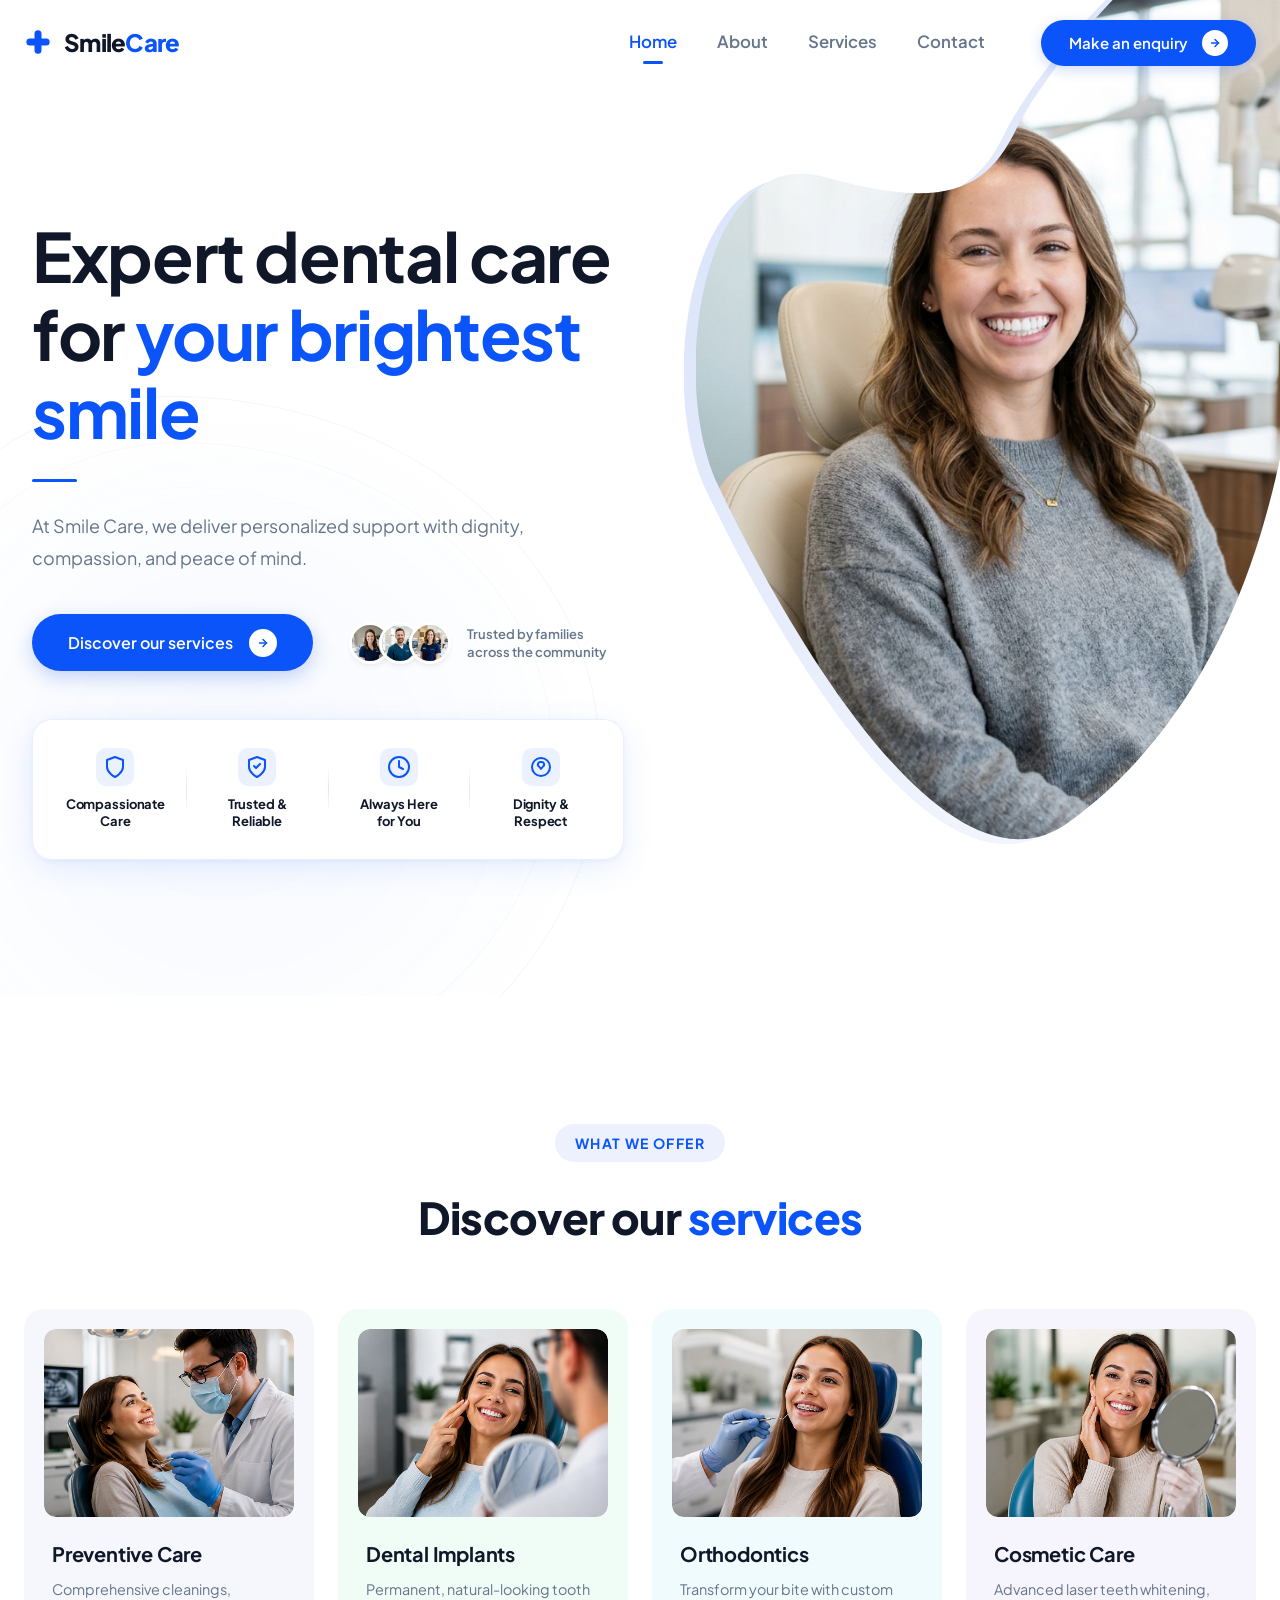
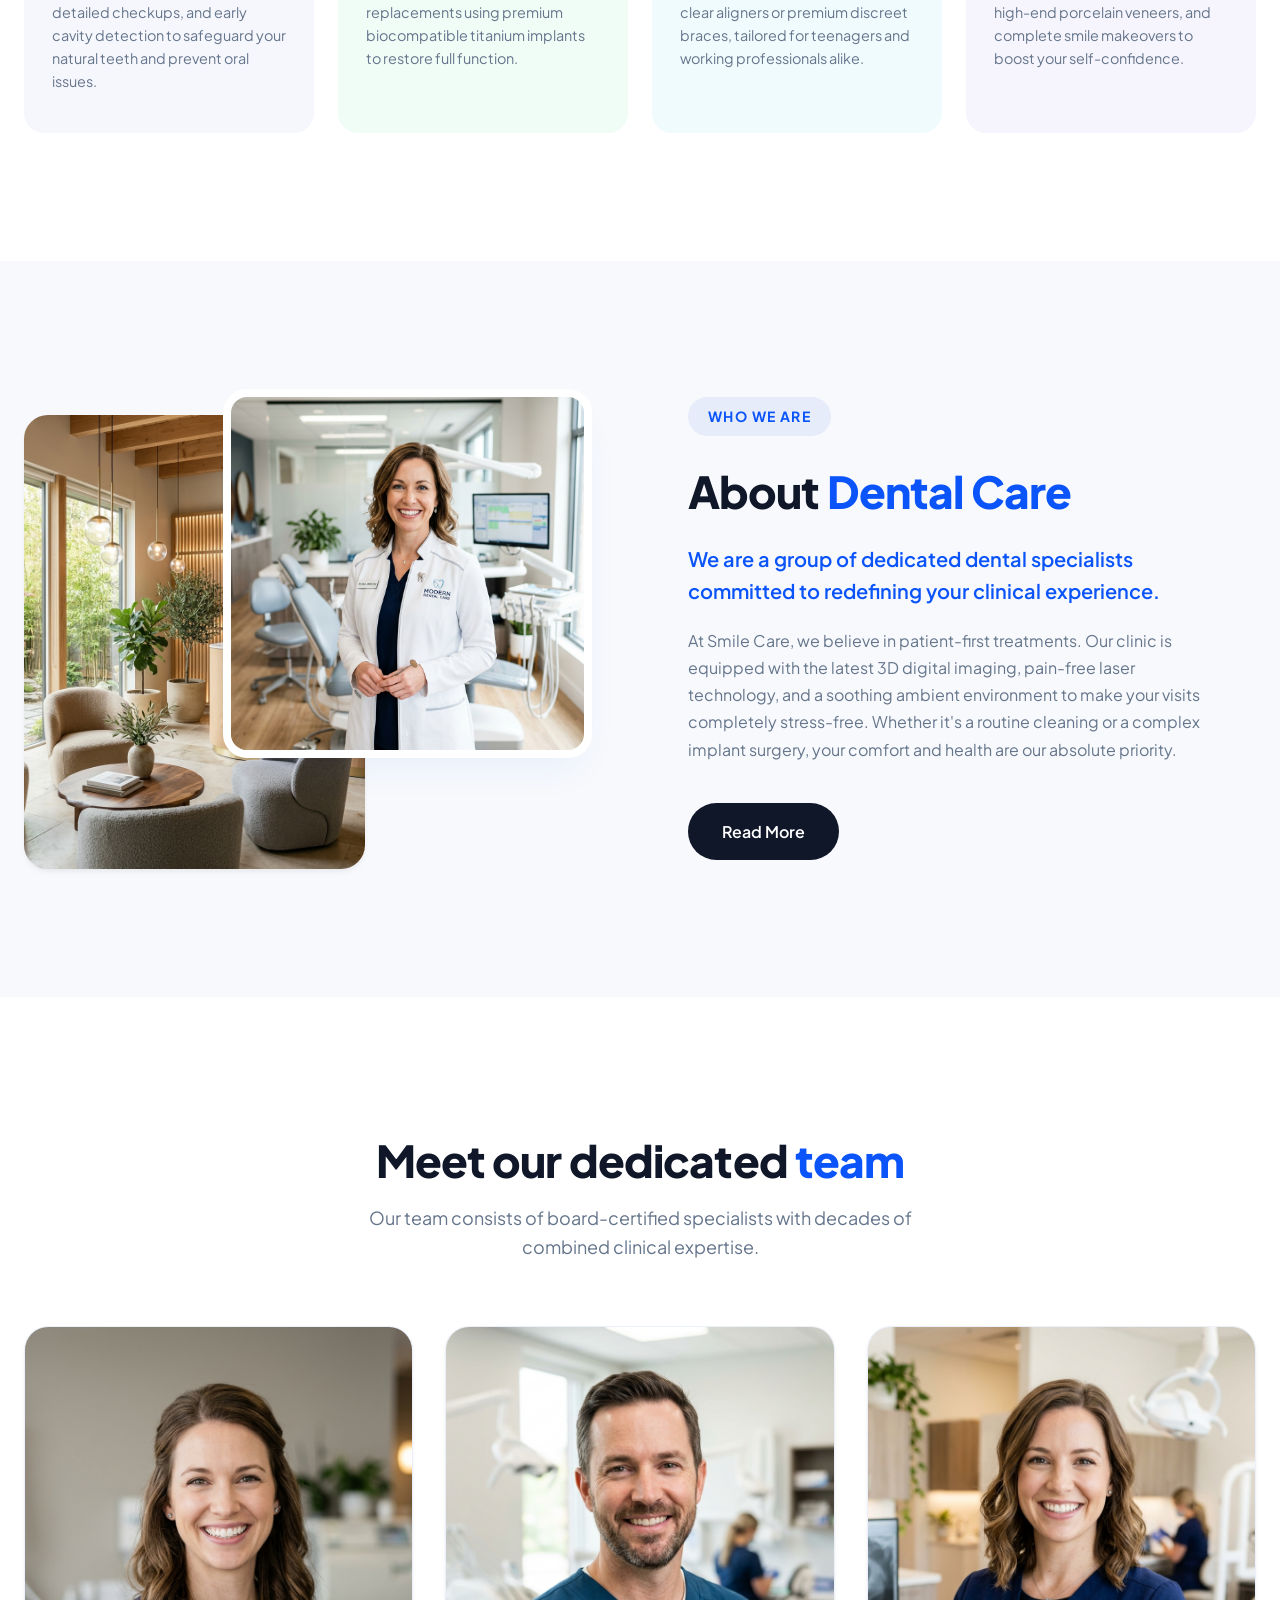
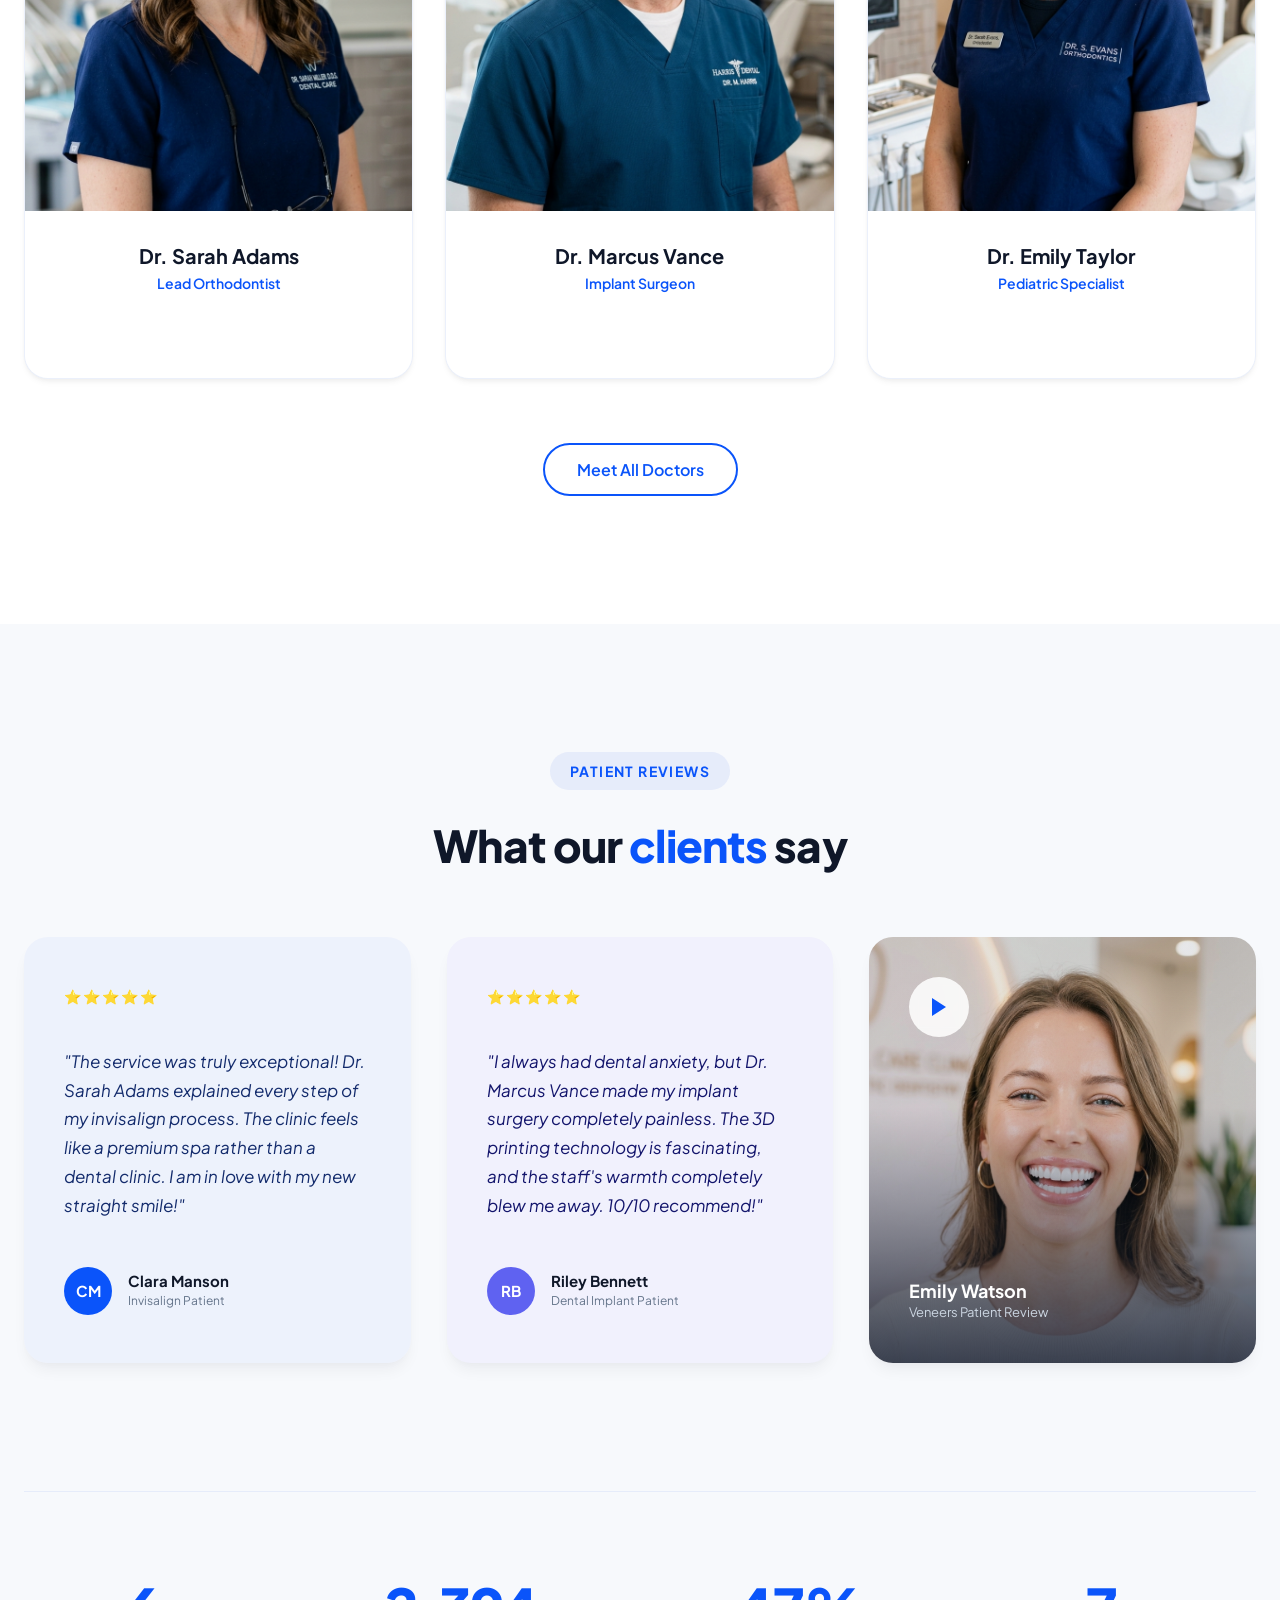
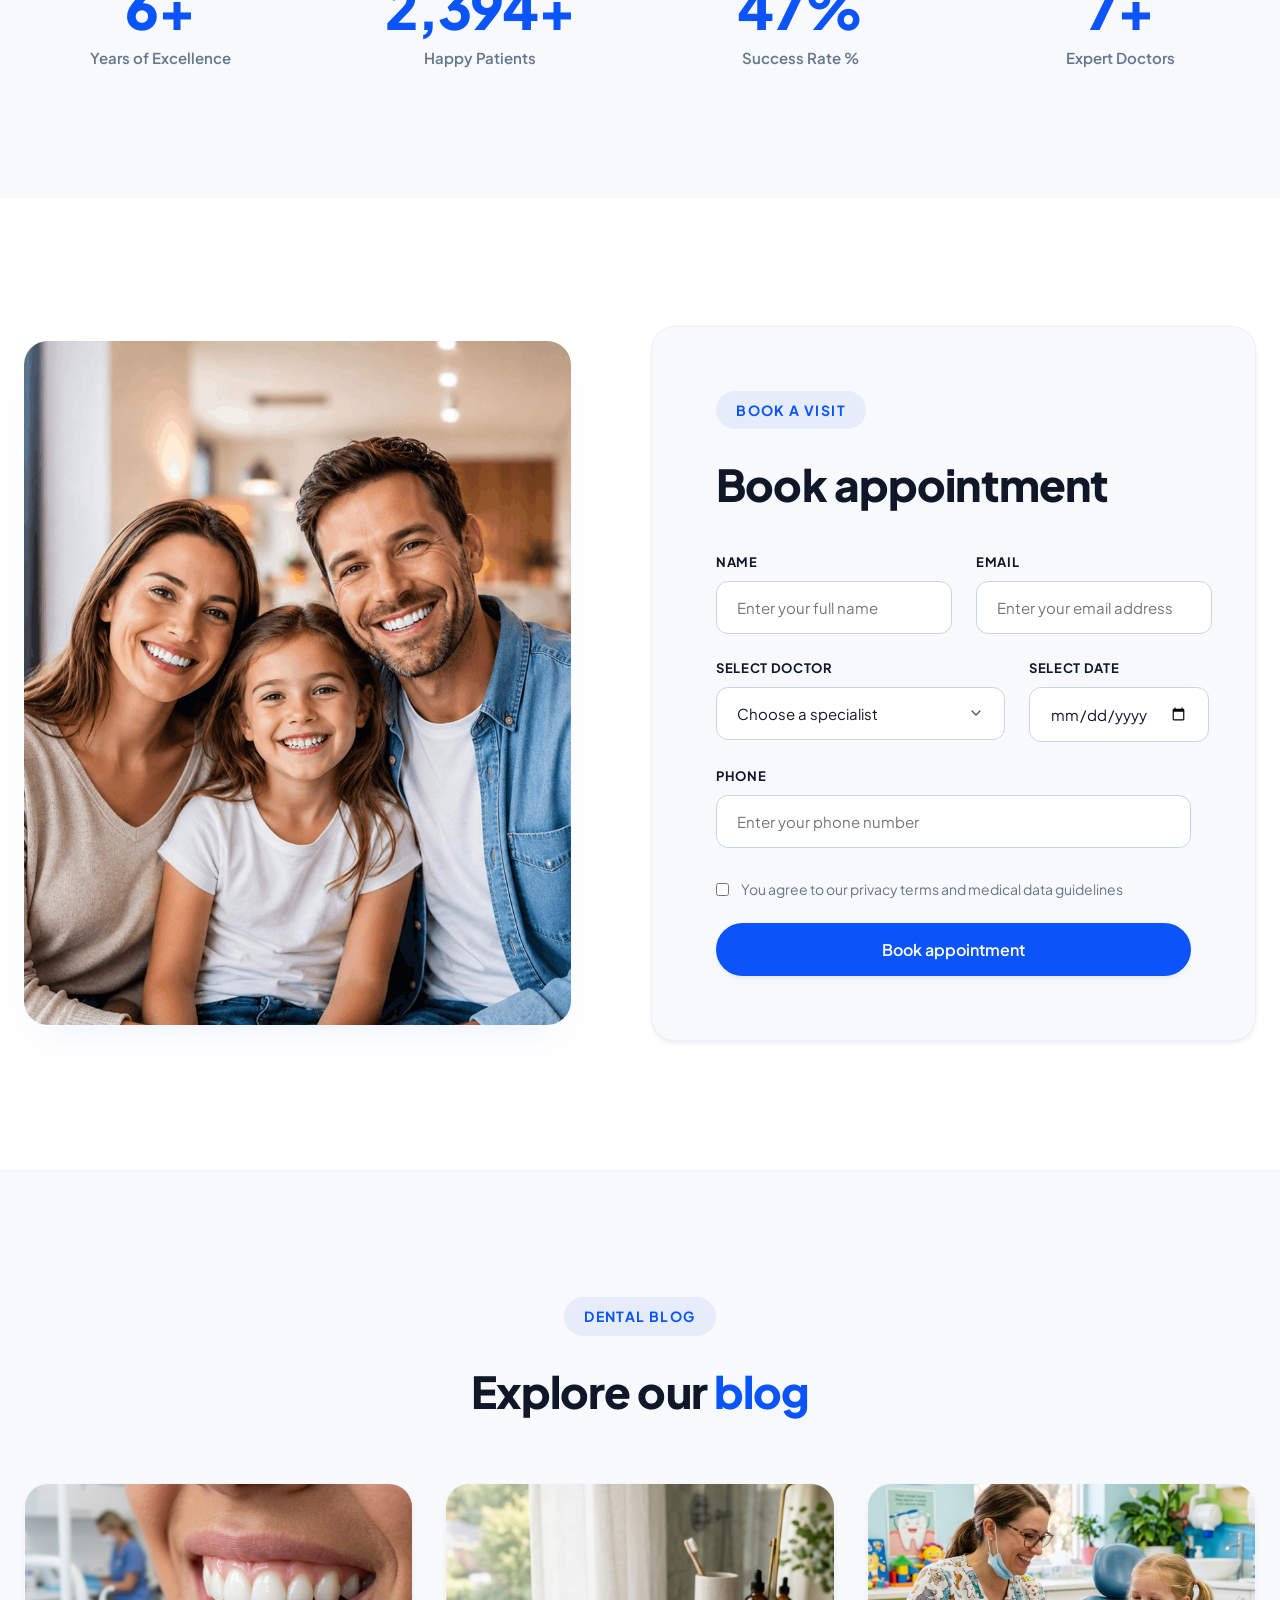
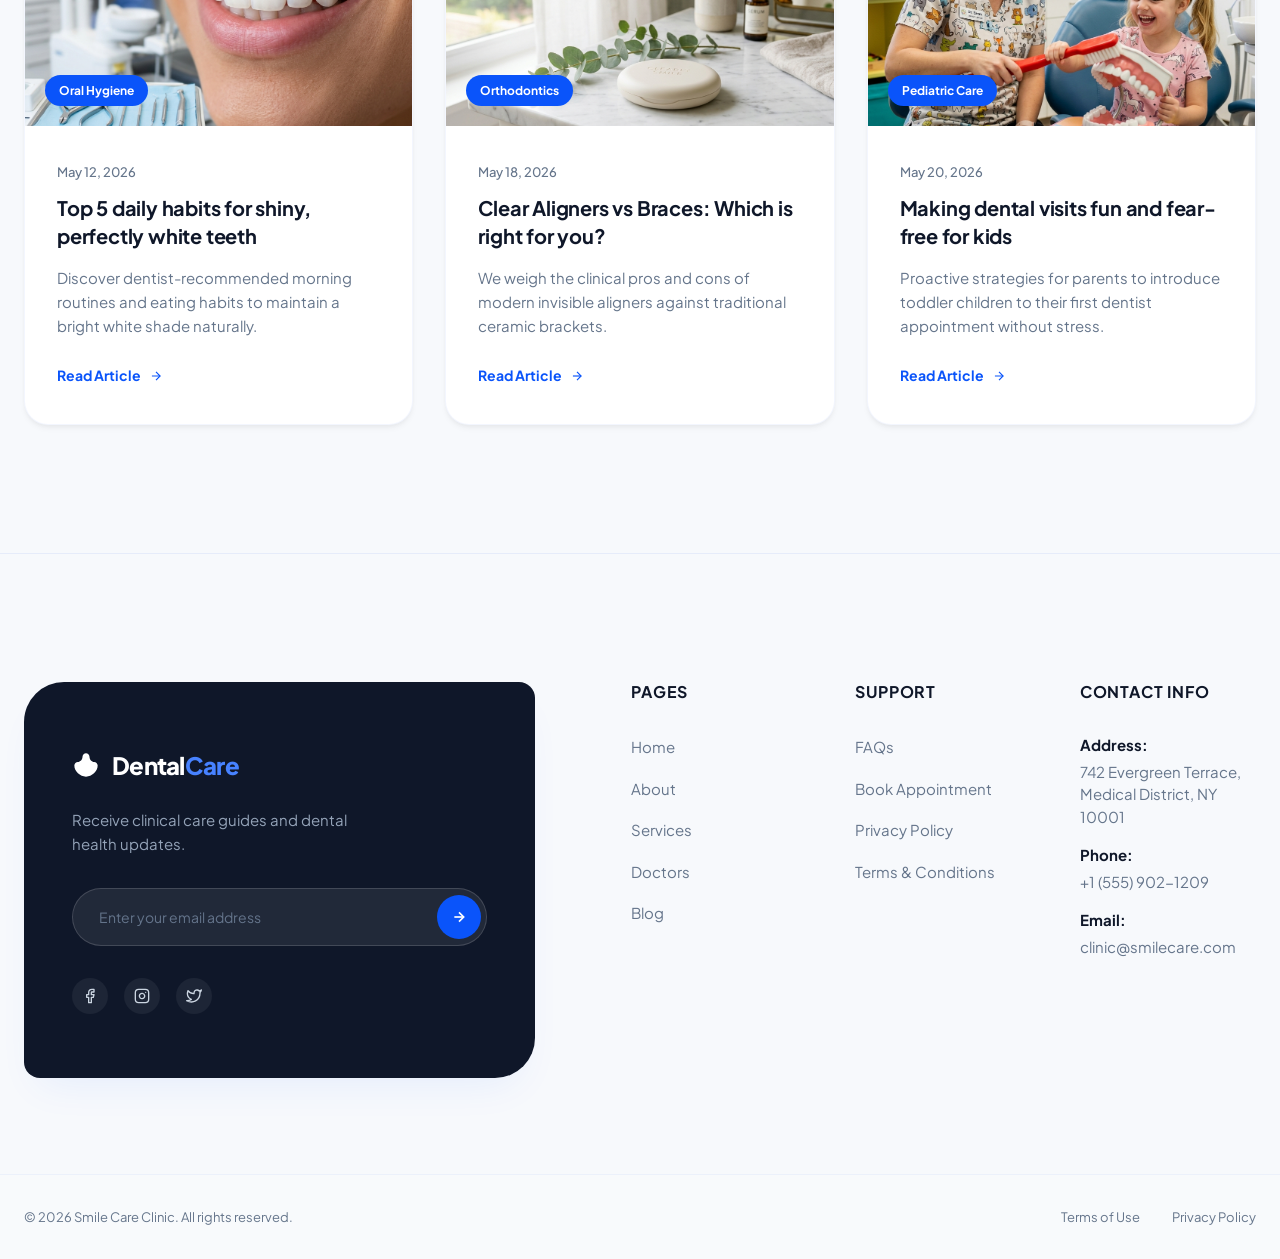
==== index.html @ d5b542cb "updated changes" ====
<!DOCTYPE html>
<html lang="en">

<head>
    <meta charset="UTF-8">
    <meta name="viewport" content="width=device-width, initial-scale=1.0">
    <title>Smile Care - Premium Dental Clinic & Specialist Orthodontics</title>
    <meta name="description"
        content="Welcome to Smile Care, where we offer high-end cosmetic dentistry, specialist orthodontics, dental implants, and compassionate family care in a state-of-the-art clinic.">

    <!-- Google Fonts -->
    <link rel="preconnect" href="https://fonts.googleapis.com">
    <link rel="preconnect" href="https://fonts.gstatic.com" crossorigin>
    <link
        href="https://fonts.googleapis.com/css2?family=Outfit:wght@300;400;500;600;700;800&family=Plus+Jakarta+Sans:wght@300;400;500;600;700;800&display=swap"
        rel="stylesheet">

    <!-- CSS Stylesheet -->
    <link rel="stylesheet" href="style.css">
</head>

<body>

    <!-- Header Navigation -->
    <header class="header" id="header">
        <div class="container header-container">
            <a href="#" class="logo" id="brand-logo">
                <svg width="28" height="28" viewBox="0 0 24 24" fill="none" xmlns="http://www.w3.org/2000/svg"
                    class="logo-icon">
                    <rect x="9" y="2" width="6" height="20" rx="3" fill="#0a54fa" />
                    <rect x="2" y="9" width="20" height="6" rx="3" fill="#0a54fa" />
                </svg>
                <span class="logo-text">Smile<span>Care</span></span>
            </a>

            <!-- Desktop Menu -->
            <nav class="nav-menu" id="nav-menu">
                <ul class="nav-list">
                    <li><a href="#home" class="nav-link active">Home</a></li>
                    <li><a href="#about" class="nav-link">About</a></li>
                    <li><a href="#services" class="nav-link">Services</a></li>
                    <li><a href="#appointment" class="nav-link">Contact</a></li>
                </ul>
            </nav>

            <!-- Nav Actions (Solid pill enquiry button with arrow circle matching mockup) -->
            <div class="nav-actions">
                <a href="#appointment" class="btn-header-enquiry" id="nav-cta-btn">
                    <span>Make an enquiry</span>
                    <span class="arrow-circle">
                        <svg width="12" height="12" viewBox="0 0 24 24" fill="none" stroke="currentColor"
                            stroke-width="3" stroke-linecap="round" stroke-linejoin="round">
                            <line x1="5" y1="12" x2="19" y2="12" />
                            <polyline points="12 5 19 12 12 19" />
                        </svg>
                    </span>
                </a>
                <button class="mobile-toggle-btn" id="mobile-toggle" aria-label="Toggle Menu">
                    <span class="bar"></span>
                    <span class="bar"></span>
                    <span class="bar"></span>
                </button>
            </div>
        </div>
    </header>

    <!-- SVG Clip Path Definition for the massive sweeping organic mask on the right -->
    <svg width="0" height="0" style="position: absolute;">
        <defs>
            <clipPath id="hero-curve" clipPathUnits="objectBoundingBox">
                <path
                    d="M0.5225 0.2094C0.5603 0.1558 0.7038 0.0329 0.7830 0.0095C1.0634 -0.0731 1.0210 0.4026 0.9338 0.6258C0.9054 0.6987 0.8291 0.8706 0.6067 0.9806C0.3975 1.0840 0.1206 0.7266 0.0369 0.6065C-0.0467 0.4865 0.0120 0.2255 0.2102 0.2635C0.4084 0.3016 0.4752 0.2764 0.5225 0.2094Z" />
            </clipPath>
        </defs>
    </svg>

    <main>

        <!-- Hero Section -->
        <section class="hero-section" id="home">
            <!-- Subtle wave background lines on the bottom left -->
            <div class="hero-bg-lines"></div>

            <div class="container hero-container">
                <div class="hero-content">


                    <h1 class="hero-title">
                        Expert dental care for <span class="highlight-blue">your brightest smile</span>
                    </h1>

                    <!-- Blue divider line beneath the title matching mockup exactly -->
                    <div class="title-divider"></div>

                    <p class="hero-description">
                        At Smile Care, we deliver personalized support with dignity, compassion, and peace of mind.
                    </p>

                    <!-- Horizontally aligned actions row (CTA + Trust Avatars Stack) matching mockup exactly -->
                    <div class="hero-actions-row">
                        <a href="#services" class="btn-hero-services" id="hero-primary-cta">
                            <span>Discover our services</span>
                            <span class="arrow-circle">
                                <svg width="12" height="12" viewBox="0 0 24 24" fill="none" stroke="currentColor"
                                    stroke-width="3" stroke-linecap="round" stroke-linejoin="round">
                                    <line x1="5" y1="12" x2="19" y2="12" />
                                    <polyline points="12 5 19 12 12 19" />
                                </svg>
                            </span>
                        </a>

                        <div class="trust-avatars-group">
                            <div class="avatar-stack">
                                <img src="assets/images/team_doctor_1.png" alt="Specialist Doctor 1">
                                <img src="assets/images/team_doctor_2.png" alt="Specialist Doctor 2">
                                <img src="assets/images/team_doctor_3.png" alt="Specialist Doctor 3">
                            </div>
                            <p class="trust-text">Trusted by families<br>across the community</p>
                        </div>
                    </div>

                    <!-- 4-Column Metrics Card matching mockup exactly -->
                    <div class="hero-floating-grid-card">
                        <div class="floating-grid-col">
                            <div class="grid-col-icon">
                                <svg width="24" height="24" viewBox="0 0 24 24" fill="none" stroke="currentColor"
                                    stroke-width="2" stroke-linecap="round" stroke-linejoin="round">
                                    <path d="M12 22s8-4 8-10V5l-8-3-8 3v7c0 6 8 10 8 10z" />
                                </svg>
                            </div>
                            <span class="grid-col-label">Compassionate<br>Care</span>
                        </div>
                        <div class="grid-col-divider"></div>
                        <div class="floating-grid-col">
                            <div class="grid-col-icon">
                                <svg width="24" height="24" viewBox="0 0 24 24" fill="none" stroke="currentColor"
                                    stroke-width="2" stroke-linecap="round" stroke-linejoin="round">
                                    <path d="M12 22s8-4 8-10V5l-8-3-8 3v7c0 6 8 10 8 10z" />
                                    <polyline points="9 11 11 13 15 9" />
                                </svg>
                            </div>
                            <span class="grid-col-label">Trusted &<br>Reliable</span>
                        </div>
                        <div class="grid-col-divider"></div>
                        <div class="floating-grid-col">
                            <div class="grid-col-icon">
                                <svg width="24" height="24" viewBox="0 0 24 24" fill="none" stroke="currentColor"
                                    stroke-width="2" stroke-linecap="round" stroke-linejoin="round">
                                    <circle cx="12" cy="12" r="10" />
                                    <polyline points="12 6 12 12 16 14" />
                                </svg>
                            </div>
                            <span class="grid-col-label">Always Here<br>for You</span>
                        </div>
                        <div class="grid-col-divider"></div>
                        <div class="floating-grid-col">
                            <div class="grid-col-icon">
                                <svg width="24" height="24" viewBox="0 0 24 24" fill="none" stroke="currentColor"
                                    stroke-width="2" stroke-linecap="round" stroke-linejoin="round">
                                    <path d="M12 21a9 9 0 1 0 0-18 9 9 0 0 0 0 18z" />
                                    <path d="M12 7a2.5 2.5 0 0 1 2 4.5L12 14l-2-2.5A2.5 2.5 0 0 1 12 7z" />
                                </svg>
                            </div>
                            <span class="grid-col-label">Dignity &<br>Respect</span>
                        </div>
                    </div>
                </div>

                <div class="hero-visual">
                    <div class="hero-organic-wrapper">
                        <!-- Dual-layered matching organic blue glow behind the frame -->
                        <div class="organic-bg-wave"></div>

                        <!-- High-resolution dentist frame with exact clipping mask -->
                        <div class="hero-organic-frame">
                            <img src="assets/images/hero_dentist.png"
                                alt="Friendly expert dental providers smiling at senior patient in a clinical room"
                                class="hero-organic-img">
                        </div>


                    </div>
                </div>
            </div>
        </section>

        <!-- Services Section -->
        <section class="services-section" id="services">
            <div class="container">
                <div class="section-header text-center">
                    <span class="section-tagline">WHAT WE OFFER</span>
                    <h2 class="section-title">Discover our <span class="highlight">services</span></h2>
                </div>

                <div class="services-grid">
                    <!-- Service 1: Preventive Care -->
                    <div class="service-card card-blue" id="service-preventive">
                        <div class="service-img-wrapper ">
                            <img src="assets/images/preventivecare.jpg" alt="Preventive Care">
                        </div>

                        <h3>Preventive Care</h3>
                        <p>Comprehensive cleanings, detailed checkups, and early cavity detection to safeguard your
                            natural teeth and prevent oral issues.</p>
                    </div>

                    <!-- Service 2: Restorative Dentistry -->
                    <div class="service-card card-green" id="service-restorative">
                        <div class="service-img-wrapper ">
                            <img src="assets/images/dental-implants.jpg" alt="Preventive Care">
                        </div>
                        <h3>Dental Implants</h3>
                        <p>Permanent, natural-looking tooth replacements using premium biocompatible titanium implants
                            to restore full function.</p>
                    </div>

                    <!-- Service 3: Orthodontics & Aligners -->
                    <div class="service-card card-cyan" id="service-orthodontics">
                        <div class="service-img-wrapper ">
                            <img src="assets/images/orthodontics.jpg" alt="Preventive Care">
                        </div>
                        <h3>Orthodontics</h3>
                        <p>Transform your bite with custom clear aligners or premium discreet braces, tailored for
                            teenagers and working professionals alike.</p>
                    </div>

                    <!-- Service 4: Cosmetic Dentistry -->
                    <div class="service-card card-slate" id="service-cosmetic">
                        <div class="service-img-wrapper ">
                            <img src="assets/images/cosmoticcaare.jpg" alt="Preventive Care">
                        </div>
                        <h3>Cosmetic Care</h3>
                        <p>Advanced laser teeth whitening, high-end porcelain veneers, and complete smile makeovers to
                            boost your self-confidence.</p>
                    </div>
                </div>
            </div>
        </section>

        <!-- About Section -->
        <section class="about-section" id="about">
            <div class="container about-container">
                <div class="about-visual">
                    <div class="about-images-group">
                        <div class="about-img-back">
                            <img src="assets/images/about_dentist_2.png"
                                alt="Luxurious modern dental clinic interior waiting room" class="about-img">
                        </div>
                        <div class="about-img-front">
                            <img src="assets/images/about_dentist_1.png"
                                alt="Smiling expert female dentist in clinic white jacket" class="about-img">
                        </div>
                    </div>
                </div>
                <div class="about-content">
                    <span class="section-tagline">WHO WE ARE</span>
                    <h2 class="section-title">About <span class="highlight">Dental Care</span></h2>
                    <p class="about-text-lead">
                        We are a group of dedicated dental specialists committed to redefining your clinical experience.
                    </p>
                    <p class="about-text-description">
                        At Smile Care, we believe in patient-first treatments. Our clinic is equipped with the latest 3D
                        digital imaging, pain-free laser technology, and a soothing ambient environment to make your
                        visits completely stress-free. Whether it's a routine cleaning or a complex implant surgery,
                        your comfort and health are our absolute priority.
                    </p>
                    <a href="#services" class="btn btn-secondary" id="about-read-more-btn">Read More</a>
                </div>
            </div>
        </section>

        <!-- Team Section -->
        <section class="team-section" id="team">
            <div class="container">
                <div class="section-header text-center">
                    <h2 class="section-title">Meet our dedicated <span class="highlight">team</span></h2>
                    <p class="section-subtitle">Our team consists of board-certified specialists with decades of
                        combined clinical expertise.</p>
                </div>

                <div class="team-grid">
                    <!-- Doctor 1 -->
                    <div class="team-card" id="team-doctor-1-card">
                        <div class="team-img-wrapper">
                            <img src="assets/images/team_doctor_1.png" alt="Dr. Sarah Adams, Lead Orthodontist"
                                class="team-img">
                        </div>
                        <div class="team-info">
                            <h3>Dr. Sarah Adams</h3>
                            <p>Lead Orthodontist</p>
                            <div class="team-socials">
                                <a href="#" aria-label="LinkedIn"><svg width="18" height="18" viewBox="0 0 24 24"
                                        fill="none" stroke="currentColor" stroke-width="2" stroke-linecap="round"
                                        stroke-linejoin="round">
                                        <path
                                            d="M16 8a6 6 0 0 1 6 6v7h-4v-7a2 2 0 0 0-2-2 2 2 0 0 0-2 2v7h-4v-7a6 6 0 0 1 6-6z" />
                                        <rect x="2" y="9" width="4" height="12" />
                                        <circle cx="4" cy="4" r="2" />
                                    </svg></a>
                                <a href="#" aria-label="Twitter"><svg width="18" height="18" viewBox="0 0 24 24"
                                        fill="none" stroke="currentColor" stroke-width="2" stroke-linecap="round"
                                        stroke-linejoin="round">
                                        <path
                                            d="M23 3a10.9 10.9 0 0 1-3.14 1.53 4.48 4.48 0 0 0-7.86 3v1A10.66 10.66 0 0 1 3 4s-4 9 5 13a11.64 11.64 0 0 1-7 2c9 5 20 0 20-11.5a4.5 4.5 0 0 0-.08-.83A7.72 7.72 0 0 0 23 3z" />
                                    </svg></a>
                            </div>
                        </div>
                    </div>

                    <!-- Doctor 2 -->
                    <div class="team-card" id="team-doctor-2-card">
                        <div class="team-img-wrapper">
                            <img src="assets/images/team_doctor_2.png" alt="Dr. Marcus Vance, Implant Surgeon"
                                class="team-img">
                        </div>
                        <div class="team-info">
                            <h3>Dr. Marcus Vance</h3>
                            <p>Implant Surgeon</p>
                            <div class="team-socials">
                                <a href="#" aria-label="LinkedIn"><svg width="18" height="18" viewBox="0 0 24 24"
                                        fill="none" stroke="currentColor" stroke-width="2" stroke-linecap="round"
                                        stroke-linejoin="round">
                                        <path
                                            d="M16 8a6 6 0 0 1 6 6v7h-4v-7a2 2 0 0 0-2-2 2 2 0 0 0-2 2v7h-4v-7a6 6 0 0 1 6-6z" />
                                        <rect x="2" y="9" width="4" height="12" />
                                        <circle cx="4" cy="4" r="2" />
                                    </svg></a>
                                <a href="#" aria-label="Twitter"><svg width="18" height="18" viewBox="0 0 24 24"
                                        fill="none" stroke="currentColor" stroke-width="2" stroke-linecap="round"
                                        stroke-linejoin="round">
                                        <path
                                            d="M23 3a10.9 10.9 0 0 1-3.14 1.53 4.48 4.48 0 0 0-7.86 3v1A10.66 10.66 0 0 1 3 4s-4 9 5 13a11.64 11.64 0 0 1-7 2c9 5 20 0 20-11.5a4.5 4.5 0 0 0-.08-.83A7.72 7.72 0 0 0 23 3z" />
                                    </svg></a>
                            </div>
                        </div>
                    </div>

                    <!-- Doctor 3 -->
                    <div class="team-card" id="team-doctor-3-card">
                        <div class="team-img-wrapper">
                            <img src="assets/images/team_doctor_3.png" alt="Dr. Emily Taylor, Pediatric Specialist"
                                class="team-img">
                        </div>
                        <div class="team-info">
                            <h3>Dr. Emily Taylor</h3>
                            <p>Pediatric Specialist</p>
                            <div class="team-socials">
                                <a href="#" aria-label="LinkedIn"><svg width="18" height="18" viewBox="0 0 24 24"
                                        fill="none" stroke="currentColor" stroke-width="2" stroke-linecap="round"
                                        stroke-linejoin="round">
                                        <path
                                            d="M16 8a6 6 0 0 1 6 6v7h-4v-7a2 2 0 0 0-2-2 2 2 0 0 0-2 2v7h-4v-7a6 6 0 0 1 6-6z" />
                                        <rect x="2" y="9" width="4" height="12" />
                                        <circle cx="4" cy="4" r="2" />
                                    </svg></a>
                                <a href="#" aria-label="Twitter"><svg width="18" height="18" viewBox="0 0 24 24"
                                        fill="none" stroke="currentColor" stroke-width="2" stroke-linecap="round"
                                        stroke-linejoin="round">
                                        <path
                                            d="M23 3a10.9 10.9 0 0 1-3.14 1.53 4.48 4.48 0 0 0-7.86 3v1A10.66 10.66 0 0 1 3 4s-4 9 5 13a11.64 11.64 0 0 1-7 2c9 5 20 0 20-11.5a4.5 4.5 0 0 0-.08-.83A7.72 7.72 0 0 0 23 3z" />
                                    </svg></a>
                            </div>
                        </div>
                    </div>
                </div>

                <div class="text-center team-btn-wrapper">
                    <button class="btn btn-primary-outline" id="view-all-team-btn">Meet All Doctors</button>
                    <!-- Expandable full doctor directory mimicking high-end UX -->
                    <div class="all-team-drawer" id="all-team-drawer">
                        <div class="team-grid additional-team-grid">
                            <div class="team-card">
                                <div class="team-img-wrapper">
                                    <img src="assets/images/about_dentist_1.png"
                                        alt="Dr. Fiona Davis, Root Canal Therapist" class="team-img">
                                </div>
                                <div class="team-info">
                                    <h3>Dr. Fiona Davis</h3>
                                    <p>Endodontist</p>
                                </div>
                            </div>
                            <div class="team-card">
                                <div class="team-img-wrapper">
                                    <img src="assets/images/team_doctor_1.png" alt="Dr. Aaron Cole, Gum Treatment"
                                        class="team-img">
                                </div>
                                <div class="team-info">
                                    <h3>Dr. Aaron Cole</h3>
                                    <p>Periodontist</p>
                                </div>
                            </div>
                            <div class="team-card">
                                <div class="team-img-wrapper">
                                    <img src="assets/images/team_doctor_2.png" alt="Dr. Henry Miller, Oral Surgeon"
                                        class="team-img">
                                </div>
                                <div class="team-info">
                                    <h3>Dr. Henry Miller</h3>
                                    <p>Oral Maxillofacial Surgeon</p>
                                </div>
                            </div>
                        </div>
                    </div>
                </div>
            </div>
        </section>

        <!-- Testimonials Section -->
        <section class="testimonials-section">
            <div class="container">
                <div class="section-header text-center">
                    <span class="section-tagline">PATIENT REVIEWS</span>
                    <h2 class="section-title">What our <span class="highlight">clients</span> say</h2>
                </div>

                <div class="testimonials-grid">
                    <!-- Testimonial 1 -->
                    <div class="testimonial-card card-light-blue" id="testimonial-1">
                        <div class="stars">⭐⭐⭐⭐⭐</div>
                        <p class="review-text">"The service was truly exceptional! Dr. Sarah Adams explained every step
                            of my invisalign process. The clinic feels like a premium spa rather than a dental clinic. I
                            am in love with my new straight smile!"</p>
                        <div class="client-info">
                            <div class="client-avatar bg-avatar-1">CM</div>
                            <div>
                                <h4>Clara Manson</h4>
                                <p>Invisalign Patient</p>
                            </div>
                        </div>
                    </div>

                    <!-- Testimonial 2 -->
                    <div class="testimonial-card card-light-purple" id="testimonial-2">
                        <div class="stars">⭐⭐⭐⭐⭐</div>
                        <p class="review-text">"I always had dental anxiety, but Dr. Marcus Vance made my implant
                            surgery completely painless. The 3D printing technology is fascinating, and the staff's
                            warmth completely blew me away. 10/10 recommend!"</p>
                        <div class="client-info">
                            <div class="client-avatar bg-avatar-2">RB</div>
                            <div>
                                <h4>Riley Bennett</h4>
                                <p>Dental Implant Patient</p>
                            </div>
                        </div>
                    </div>

                    <!-- Testimonial 3 (Media/Image Review Card) -->
                    <div class="testimonial-card card-media" id="testimonial-media">
                        <img src="assets/images/testimonial_patient.png"
                            alt="Happy patient smiling showing her beautiful white teeth" class="media-bg">
                        <div class="media-overlay">
                            <button class="play-btn" aria-label="Play Testimonial Video" id="video-testimonial-btn">
                                <svg width="24" height="24" viewBox="0 0 24 24" fill="currentColor">
                                    <polygon points="5 3 19 12 5 21 5 3" />
                                </svg>
                            </button>
                            <div class="media-info">
                                <h4>Emily Watson</h4>
                                <p>Veneers Patient Review</p>
                            </div>
                        </div>
                    </div>
                </div>

                <!-- Numerical Statistics Counter Section -->
                <div class="stats-row" id="stats-counter-row">
                    <div class="stat-item">
                        <h3 class="stat-number" data-target="12">0</h3>
                        <p>Years of Excellence</p>
                    </div>
                    <div class="stat-item">
                        <h3 class="stat-number" data-target="5000">0</h3>
                        <p>Happy Patients</p>
                    </div>
                    <div class="stat-item">
                        <h3 class="stat-number" data-target="99">0</h3>
                        <p>Success Rate %</p>
                    </div>
                    <div class="stat-item">
                        <h3 class="stat-number" data-target="15">0</h3>
                        <p>Expert Doctors</p>
                    </div>
                </div>
            </div>
        </section>

        <!-- Book Appointment Section -->
        <section class="appointment-section" id="appointment">
            <div class="container appointment-container">
                <div class="appointment-visual">
                    <img src="assets/images/appointment_clinic.png"
                        alt="Patient talking with helpful dental clinic nurse" class="appointment-img">
                </div>
                <div class="appointment-form-wrapper">
                    <div class="appointment-header">
                        <span class="section-tagline">BOOK A VISIT</span>
                        <h2 class="section-title">Book appointment</h2>
                    </div>

                    <form class="appointment-form" id="booking-form" novalidate>
                        <div class="form-row">
                            <div class="form-group">
                                <label for="form-name">Name</label>
                                <input type="text" id="form-name" placeholder="Enter your full name" required>
                                <span class="error-msg" id="name-error">Please enter your name</span>
                            </div>
                            <div class="form-group">
                                <label for="form-email">Email</label>
                                <input type="email" id="form-email" placeholder="Enter your email address" required>
                                <span class="error-msg" id="email-error">Please enter a valid email</span>
                            </div>
                        </div>

                        <div class="form-row">
                            <div class="form-group">
                                <label for="form-doctor">Select doctor</label>
                                <select id="form-doctor" required>
                                    <option value="" disabled selected>Choose a specialist</option>
                                    <option value="adams">Dr. Sarah Adams (Orthodontics)</option>
                                    <option value="vance">Dr. Marcus Vance (Implants)</option>
                                    <option value="taylor">Dr. Emily Taylor (Pediatric)</option>
                                </select>
                                <span class="error-msg" id="doctor-error">Please select a doctor</span>
                            </div>
                            <div class="form-group">
                                <label for="form-date">Select date</label>
                                <input type="date" id="form-date" required>
                                <span class="error-msg" id="date-error">Please select a future date</span>
                            </div>
                        </div>

                        <div class="form-group">
                            <label for="form-phone">Phone</label>
                            <input type="tel" id="form-phone" placeholder="Enter your phone number" required>
                            <span class="error-msg" id="phone-error">Please enter a valid phone number</span>
                        </div>

                        <div class="form-checkbox">
                            <input type="checkbox" id="form-privacy" required>
                            <label for="form-privacy">You agree to our privacy terms and medical data guidelines</label>
                        </div>
                        <span class="error-msg" id="privacy-error">You must agree to proceed</span>

                        <button type="submit" class="btn btn-primary btn-block" id="form-submit-btn">Book
                            appointment</button>
                    </form>

                    <!-- Form Success Message -->
                    <div class="form-success-card" id="form-success-card">
                        <div class="success-icon-badge">
                            <svg width="32" height="32" viewBox="0 0 24 24" fill="none" stroke="#FFFFFF"
                                stroke-width="2.5">
                                <polyline points="20 6 9 17 4 12" />
                            </svg>
                        </div>
                        <h3>Appointment Scheduled!</h3>
                        <p>Thank you for choosing Smile Care. A clinical coordinator will call you in the next 15
                            minutes to confirm your specific slot and time details.</p>
                        <button class="btn btn-primary" id="success-done-btn">Done</button>
                    </div>
                </div>
            </div>
        </section>

        <!-- Blog Section -->
        <section class="blog-section" id="blog">
            <div class="container">
                <div class="section-header text-center">
                    <span class="section-tagline">DENTAL BLOG</span>
                    <h2 class="section-title">Explore our <span class="highlight">blog</span></h2>
                </div>

                <div class="blog-grid">
                    <!-- Blog Card 1 -->
                    <article class="blog-card" id="blog-card-1">
                        <div class="blog-img-wrapper">
                            <img src="assets/images/blog_1.png" alt="Close up of shiny, healthy teeth" class="blog-img">
                            <span class="blog-badge">Oral Hygiene</span>
                        </div>
                        <div class="blog-info">
                            <span class="blog-date">May 12, 2026</span>
                            <h3><a href="#">Top 5 daily habits for shiny, perfectly white teeth</a></h3>
                            <p>Discover dentist-recommended morning routines and eating habits to maintain a bright
                                white shade naturally.</p>
                            <a href="#" class="blog-link">Read Article <svg width="14" height="14" viewBox="0 0 24 24"
                                    fill="none" stroke="currentColor" stroke-width="2">
                                    <line x1="5" y1="12" x2="19" y2="12" />
                                    <polyline points="12 5 19 12 12 19" />
                                </svg></a>
                        </div>
                    </article>

                    <!-- Blog Card 2 -->
                    <article class="blog-card" id="blog-card-2">
                        <div class="blog-img-wrapper">
                            <img src="assets/images/blog_2.png" alt="Clear aligners cosmetic dentistry"
                                class="blog-img">
                            <span class="blog-badge">Orthodontics</span>
                        </div>
                        <div class="blog-info">
                            <span class="blog-date">May 18, 2026</span>
                            <h3><a href="#">Clear Aligners vs Braces: Which is right for you?</a></h3>
                            <p>We weigh the clinical pros and cons of modern invisible aligners against traditional
                                ceramic brackets.</p>
                            <a href="#" class="blog-link">Read Article <svg width="14" height="14" viewBox="0 0 24 24"
                                    fill="none" stroke="currentColor" stroke-width="2">
                                    <line x1="5" y1="12" x2="19" y2="12" />
                                    <polyline points="12 5 19 12 12 19" />
                                </svg></a>
                        </div>
                    </article>

                    <!-- Blog Card 3 -->
                    <article class="blog-card" id="blog-card-3">
                        <div class="blog-img-wrapper">
                            <img src="assets/images/blog_3.png" alt="Child learning how to brush teeth"
                                class="blog-img">
                            <span class="blog-badge">Pediatric Care</span>
                        </div>
                        <div class="blog-info">
                            <span class="blog-date">May 20, 2026</span>
                            <h3><a href="#">Making dental visits fun and fear-free for kids</a></h3>
                            <p>Proactive strategies for parents to introduce toddler children to their first dentist
                                appointment without stress.</p>
                            <a href="#" class="blog-link">Read Article <svg width="14" height="14" viewBox="0 0 24 24"
                                    fill="none" stroke="currentColor" stroke-width="2">
                                    <line x1="5" y1="12" x2="19" y2="12" />
                                    <polyline points="12 5 19 12 12 19" />
                                </svg></a>
                        </div>
                    </article>
                </div>
            </div>
        </section>

    </main>

    <!-- Footer -->
    <footer class="footer">
        <div class="container footer-container">

            <!-- Left Newsletter Panel (styled as the unique asymmetric card in the image) -->
            <div class="footer-card" id="footer-newsletter-card">
                <div class="logo logo-footer">
                    <svg width="28" height="28" viewBox="0 0 24 24" fill="none" xmlns="http://www.w3.org/2000/svg">
                        <path
                            d="M12 2C10.5 2 9 3.5 9 5C9 7.5 7 9.5 5 9.5C3.5 9.5 2 11 2 12.5C2 17.5 7 22 12 22C17 22 22 17.5 22 12.5C22 11 20.5 9.5 19 9.5C17 9.5 15 7.5 15 5C15 3.5 13.5 2 12 2Z"
                            fill="#FFFFFF" />
                    </svg>
                    <span class="logo-text">Dental<span>Care</span></span>
                </div>
                <p class="footer-card-tagline">Receive clinical care guides and dental health updates.</p>
                <form class="newsletter-form" id="newsletter-form">
                    <input type="email" placeholder="Enter your email address" required aria-label="Newsletter Email">
                    <button type="submit" aria-label="Subscribe"><svg width="16" height="16" viewBox="0 0 24 24"
                            fill="none" stroke="currentColor" stroke-width="2.5">
                            <line x1="5" y1="12" x2="19" y2="12" />
                            <polyline points="12 5 19 12 12 19" />
                        </svg></button>
                </form>
                <div class="footer-socials">
                    <a href="#" aria-label="Facebook"><svg width="16" height="16" viewBox="0 0 24 24" fill="none"
                            stroke="currentColor" stroke-width="2" stroke-linecap="round" stroke-linejoin="round">
                            <path d="M18 2h-3a5 5 0 0 0-5 5v3H7v4h3v8h4v-8h3l1-4h-4V7a1 1 0 0 1 1-1h3z" />
                        </svg></a>
                    <a href="#" aria-label="Instagram"><svg width="16" height="16" viewBox="0 0 24 24" fill="none"
                            stroke="currentColor" stroke-width="2" stroke-linecap="round" stroke-linejoin="round">
                            <rect x="2" y="2" width="20" height="20" rx="5" ry="5" />
                            <path d="M16 11.37A4 4 0 1 1 12.63 8 4 4 0 0 1 16 11.37z" />
                            <line x1="17.5" y1="6.5" x2="17.51" y2="6.5" />
                        </svg></a>
                    <a href="#" aria-label="Twitter"><svg width="16" height="16" viewBox="0 0 24 24" fill="none"
                            stroke="currentColor" stroke-width="2" stroke-linecap="round" stroke-linejoin="round">
                            <path
                                d="M23 3a10.9 10.9 0 0 1-3.14 1.53 4.48 4.48 0 0 0-7.86 3v1A10.66 10.66 0 0 1 3 4s-4 9 5 13a11.64 11.64 0 0 1-7 2c9 5 20 0 20-11.5a4.5 4.5 0 0 0-.08-.83A7.72 7.72 0 0 0 23 3z" />
                        </svg></a>
                </div>
            </div>

            <!-- Right Links & Contact Columns -->
            <div class="footer-links-grid">
                <div class="footer-col">
                    <h4>Pages</h4>
                    <ul>
                        <li><a href="#home">Home</a></li>
                        <li><a href="#about">About</a></li>
                        <li><a href="#services">Services</a></li>
                        <li><a href="#team">Doctors</a></li>
                        <li><a href="#blog">Blog</a></li>
                    </ul>
                </div>
                <div class="footer-col">
                    <h4>Support</h4>
                    <ul>
                        <li><a href="#">FAQs</a></li>
                        <li><a href="#appointment">Book Appointment</a></li>
                        <li><a href="#">Privacy Policy</a></li>
                        <li><a href="#">Terms & Conditions</a></li>
                    </ul>
                </div>
                <div class="footer-col">
                    <h4>Contact Info</h4>
                    <p class="contact-detail"><strong>Address:</strong> 742 Evergreen Terrace, Medical District, NY
                        10001</p>
                    <p class="contact-detail"><strong>Phone:</strong> +1 (555) 902-1209</p>
                    <p class="contact-detail"><strong>Email:</strong> clinic@smilecare.com</p>
                </div>
            </div>

        </div>

        <!-- Copyright bar -->
        <div class="footer-bottom">
            <div class="container footer-bottom-container">
                <p>&copy; 2026 Smile Care Clinic. All rights reserved.</p>
                <div class="footer-bottom-links">
                    <a href="#">Terms of Use</a>
                    <a href="#">Privacy Policy</a>
                </div>
            </div>
        </div>
    </footer>

    <!-- JS Scripts -->
    <script src="script.js"></script>
</body>

</html>
---- style.css ----
/* ==========================================================================
   DENTALCARE CLINIC - PREMIUM STYLESHEET
   ========================================================================== */

/* --------------------------------------------------------------------------
   1. DESIGN SYSTEM & ROOT TOKENS
   -------------------------------------------------------------------------- */
:root {
    /* Color Palette */
    --color-primary: #0a54fa;
    /* Premium Vivid Blue */
    --color-primary-light: #4782ff;
    /* Vivid Blue Light */
    --color-primary-dark: #003ec7;
    /* Vivid Blue Dark */
    --color-success: hsl(162, 76%, 41%);
    /* Emerald Mint */
    --color-success-bg: hsl(162, 80%, 96%);
    --color-cyan: hsl(189, 94%, 43%);
    /* Fresh Aqua */
    --color-cyan-bg: hsl(189, 90%, 96%);
    --color-slate: hsl(239, 84%, 66%);
    /* Indigo Slate */
    --color-slate-bg: hsl(239, 80%, 97%);
    --color-blue-bg: rgba(10, 84, 250, 0.04);

    /* Backgrounds */
    --bg-main: hsl(0, 0%, 100%);
    --bg-light: hsl(218, 50%, 98%);
    /* Soft light blue-grey */
    --bg-dark: hsl(222, 47%, 11%);
    /* Deep Charcoal */
    --bg-glass: rgba(255, 255, 255, 0.85);

    /* Text Colors */
    --text-main: hsl(222, 47%, 11%);
    --text-muted: hsl(215, 16%, 47%);
    --text-light: hsl(0, 0%, 100%);

    /* Fonts */
    --font-heading: 'Plus Jakarta Sans', sans-serif;
    --font-body: 'Plus Jakarta Sans', sans-serif;

    /* Layout Constants */
    --container-width: 1400px;
    --border-radius-sm: 8px;
    --border-radius-md: 16px;
    --border-radius-lg: 24px;
    --border-radius-pill: 50px;

    /* Transitions */
    --transition-fast: 0.2s cubic-bezier(0.4, 0, 0.2, 1);
    --transition-normal: 0.3s cubic-bezier(0.4, 0, 0.2, 1);
    --transition-slow: 0.5s cubic-bezier(0.4, 0, 0.2, 1);

    /* Shadows */
    --shadow-sm: 0 4px 6px -1px rgba(0, 0, 0, 0.05), 0 2px 4px -1px rgba(0, 0, 0, 0.03);
    --shadow-md: 0 10px 15px -3px rgba(15, 23, 42, 0.05), 0 4px 6px -2px rgba(15, 23, 42, 0.02);
    --shadow-lg: 0 20px 40px -15px rgba(10, 84, 250, 0.08);
    --shadow-glow: 0 15px 30px -5px rgba(10, 84, 250, 0.25);
}

/* --------------------------------------------------------------------------
   2. GLOBAL RESETS & STYLING BASE
   -------------------------------------------------------------------------- */
* {
    margin: 0;
    padding: 0;
    box-sizing: border-box;
}

html {
    scroll-behavior: smooth;
    font-size: 16px;
}

body {
    font-family: var(--font-body);
    background-color: var(--bg-main);
    color: var(--text-main);
    line-height: 1.6;
    overflow-x: hidden;
    -webkit-font-smoothing: antialiased;
}

img {
    max-width: 100%;
    height: auto;
    display: block;
}

ul,
ol {
    list-style: none;
}

a {
    text-decoration: none;
    color: inherit;
    transition: var(--transition-fast);
}

/* Container */
.container {
    width: 100%;
    max-width: var(--container-width);
    margin: 0 auto;
    padding: 0 1.5rem;
}

/* Full-bleed Container for Header & Hero */
.container-full {
    width: 100%;
    max-width: 100%;
    padding: 0 5rem;
    margin: 0 auto;
}

/* --------------------------------------------------------------------------
   3. TYPOGRAPHY & HEADER UTILITIES
   -------------------------------------------------------------------------- */
h1,
h2,
h3,
h4,
h5,
h6 {
    font-family: var(--font-heading);
    font-weight: 700;
    line-height: 1.25;
    color: var(--text-main);
}

.highlight {
    color: var(--color-primary);
    position: relative;
    display: inline-block;
}

.highlight-cyan {
    color: var(--color-cyan);
    font-weight: 800;
}

.section-header {
    margin-bottom: 4rem;
}

.text-center {
    text-align: center;
}

.section-tagline {
    font-family: var(--font-heading);
    font-size: 0.875rem;
    font-weight: 700;
    letter-spacing: 0.1em;
    color: var(--color-primary);
    text-transform: uppercase;
    display: inline-block;
    background-color: rgba(27, 82, 223, 0.08);
    padding: 0.5rem 1.25rem;
    border-radius: var(--border-radius-pill);
    margin-bottom: 1.25rem;
}

.section-title {
    font-size: 2.75rem;
    font-weight: 800;
    letter-spacing: -0.02em;
    margin-top: 0.5rem;
}

.section-subtitle {
    font-size: 1.125rem;
    color: var(--text-muted);
    max-width: 600px;
    margin: 1rem auto 0 auto;
}

/* --------------------------------------------------------------------------
   4. BUTTON COMPONENT LIBRARY
   -------------------------------------------------------------------------- */
.btn {
    display: inline-flex;
    align-items: center;
    justify-content: center;
    padding: 0.875rem 2rem;
    font-family: var(--font-body);
    font-size: 1rem;
    font-weight: 600;
    border-radius: var(--border-radius-pill);
    cursor: pointer;
    border: 2px solid transparent;
    transition: all var(--transition-normal);
}

.btn-primary {
    background-color: var(--color-primary);
    color: var(--text-light);
    box-shadow: var(--shadow-sm);
}

.btn-primary:hover {
    background-color: var(--color-primary-dark);
    transform: translateY(-2px);
    box-shadow: var(--shadow-glow);
}

.btn-secondary {
    background-color: var(--bg-dark);
    color: var(--text-light);
}

.btn-secondary:hover {
    background-color: #1e293b;
    transform: translateY(-2px);
    box-shadow: var(--shadow-md);
}

.btn-primary-outline {
    background-color: transparent;
    border-color: var(--color-primary);
    color: var(--color-primary);
}

.btn-primary-outline:hover {
    background-color: var(--color-primary);
    color: var(--text-light);
    transform: translateY(-2px);
}

.btn-dark {
    background-color: var(--bg-dark);
    color: var(--text-light);
}

.btn-dark:hover {
    background-color: #000;
    transform: translateY(-2px);
}

.btn-block {
    display: flex;
    width: 100%;
}

.btn-nav {
    padding: 0.625rem 1.5rem;
    font-size: 0.875rem;
}

/* --------------------------------------------------------------------------
   5. HEADER NAVIGATION
   -------------------------------------------------------------------------- */
.header {
    position: absolute;
    top: 0;
    left: 0;
    width: 100%;
    z-index: 1000;
    background-color: transparent;
    backdrop-filter: none;
    -webkit-backdrop-filter: none;
    border-bottom: none;
    transition: all var(--transition-normal);
}

.header.scrolled {
    position: fixed;
    top: 0;
    left: 0;
    width: 100%;
    background-color: rgba(255, 255, 255, 0.92);
    backdrop-filter: blur(16px);
    -webkit-backdrop-filter: blur(16px);
    border-bottom: 1px solid rgba(27, 82, 223, 0.08);
    box-shadow: var(--shadow-sm);
}

.header-container {
    display: flex;
    align-items: center;
    justify-content: space-between;
    height: 85px;
}

.logo {
    display: flex;
    align-items: center;
    gap: 0.75rem;
}

.logo-icon {
    transition: transform var(--transition-normal);
}

.logo:hover .logo-icon {
    transform: rotate(-10deg) scale(1.05);
}

.logo-text {
    font-family: var(--font-heading);
    font-size: 1.5rem;
    font-weight: 800;
    color: var(--bg-dark);
    letter-spacing: -0.03em;
}

.logo-text span {
    color: var(--color-primary);
}

/* Navigation Menu */
.nav-menu {
    display: flex;
    align-items: center;
    margin-left: auto;
    margin-right: 3.5rem;
    /* Pushes links to the right-hand side next to the CTA button */
}

.nav-list {
    display: flex;
    gap: 2.5rem;
}

.nav-link {
    font-size: 1.05rem;
    /* Increased from 0.9375rem for premium text prominence */
    font-weight: 600;
    color: var(--text-muted);
    position: relative;
    padding: 0.5rem 0;
    transition: color var(--transition-fast);
}

.nav-link::after {
    content: '';
    position: absolute;
    bottom: -4px;
    left: 50%;
    transform: translateX(-50%);
    width: 0;
    height: 3px;
    background-color: var(--color-primary);
    transition: width var(--transition-normal);
    border-radius: var(--border-radius-pill);
}

.nav-link:hover,
.nav-link.active {
    color: var(--color-primary);
}

.nav-link.active::after,
.nav-link:hover::after {
    width: 20px;
    /* Small rounded centered dot line mimicking screenshot */
}

.nav-actions {
    display: flex;
    align-items: center;
    gap: 1.25rem;
}

/* Pill Enquiry Button matching screenshot */
.btn-header-enquiry {
    display: inline-flex;
    align-items: center;
    gap: 0.875rem;
    background-color: var(--color-primary);
    color: var(--text-light);
    font-family: var(--font-body);
    font-size: 0.9375rem;
    font-weight: 600;
    padding: 0.625rem 1.75rem;
    border-radius: var(--border-radius-pill);
    box-shadow: 0 4px 14px rgba(27, 82, 223, 0.2);
    transition: all var(--transition-normal);
}

.btn-header-enquiry .arrow-circle {
    display: flex;
    align-items: center;
    justify-content: center;
    width: 26px;
    height: 26px;
    background-color: #ffffff;
    border-radius: 50%;
    color: var(--color-primary);
    transition: transform var(--transition-normal);
}

.btn-header-enquiry:hover {
    background-color: var(--color-primary-dark);
    transform: translateY(-2px);
    box-shadow: 0 6px 20px rgba(27, 82, 223, 0.35);
}

.btn-header-enquiry:hover .arrow-circle {
    transform: translateX(3px);
}

/* Mobile Toggle Hamburger */
.mobile-toggle-btn {
    display: none;
    flex-direction: column;
    justify-content: space-between;
    width: 24px;
    height: 18px;
    background: transparent;
    border: none;
    cursor: pointer;
    z-index: 1010;
}

.mobile-toggle-btn .bar {
    width: 100%;
    height: 2px;
    background-color: var(--bg-dark);
    border-radius: var(--border-radius-pill);
    transition: all var(--transition-normal);
}

/* --------------------------------------------------------------------------
   6. HERO SECTION (RESTYLED TO MATCH MOCKUP EXACTLY)
   -------------------------------------------------------------------------- */
.hero-section {
    padding: 160px 0 80px 0;
    /* Generous top padding ensures a large, consistent vertical gap beneath the absolute header! */
    position: relative;
    overflow: hidden;
    background-color: #ffffff;
    min-height: 900px;
}

/* Subtle elegant wave outline lines in the bottom-left background with soft blue glowing aura */
.hero-bg-lines {
    position: absolute;
    bottom: -150px;
    left: -150px;
    width: 750px;
    height: 750px;
    background: radial-gradient(circle, rgba(10, 84, 250, 0.04) 0%, rgba(255, 255, 255, 0) 70%);
    border: 1.5px solid rgba(10, 84, 250, 0.05);
    border-radius: 43% 57% 62% 38% / 45% 48% 52% 55%;
    z-index: 1;
    pointer-events: none;
}

.hero-bg-lines::before {
    content: '';
    position: absolute;
    top: 45px;
    left: 45px;
    right: 45px;
    bottom: 45px;
    border: 1.5px solid rgba(10, 84, 250, 0.03);
    border-radius: 43% 57% 62% 38% / 45% 48% 52% 55%;
}

.hero-bg-lines::after {
    content: '';
    position: absolute;
    top: 90px;
    left: 90px;
    right: 90px;
    bottom: 90px;
    border: 1px dashed rgba(10, 84, 250, 0.02);
    border-radius: 43% 57% 62% 38% / 45% 48% 52% 55%;
}

/* 
   Asymmetric Grid Alignment Trick:
   Aligns the left column content with the centered 1400px page grid
   while allowing the right image column to bleed perfectly to the viewport edge!
*/
.hero-container {
    width: 100%;
    max-width: 100% !important;
    margin: 0;
    padding-left: max(2rem, calc((100vw - 1400px) / 2)) !important;
    padding-right: 0 !important;
    display: grid;
    grid-template-columns: 1fr 1fr;
    gap: 4rem;
    align-items: center;
    position: relative;
    z-index: 10;
}

.hero-content {
    max-width: 780px;
    padding: 3.5rem 0;
    position: relative;
    z-index: 15;
}

/* Badge wrapper with outline icons */
.floating-badge-heart {
    display: inline-flex;
    align-items: center;
    gap: 0.625rem;
    font-family: var(--font-heading);
    font-size: 0.875rem;
    font-weight: 700;
    color: var(--color-primary);
    background-color: rgba(27, 82, 223, 0.05);
    padding: 0.5rem 1.25rem;
    border-radius: var(--border-radius-pill);
    border: 1px solid rgba(27, 82, 223, 0.1);
    margin-bottom: 2.25rem;
}

.floating-badge-heart .badge-icon {
    display: flex;
    align-items: center;
    color: var(--color-primary);
}

.hero-title {
    font-size: 4.25rem;
    font-weight: 700;
    line-height: 1.15;
    letter-spacing: -0.02em;
    color: var(--bg-dark);
    margin-bottom: 1.75rem;
}

.highlight-blue {
    color: var(--color-primary);
}

/* Blue divider line beneath the title matching mockup exactly */
.title-divider {
    width: 45px;
    height: 3px;
    background-color: var(--color-primary);
    border-radius: var(--border-radius-pill);
    margin-bottom: 1.75rem;
    /* Balanced reduced spacing */
}

.hero-description {
    font-size: 1.125rem;
    color: var(--text-muted);
    line-height: 1.8;
    margin-bottom: 2.5rem;
    /* Balanced reduced spacing */
    max-width: 520px;
}

/* Horizontally aligned actions row (CTA + Trust Avatars Stack) matching mockup exactly */
.hero-actions-row {
    display: flex;
    align-items: center;
    gap: 2.25rem;
    margin-bottom: 3.0rem;
    /* Balanced reduced spacing */
}

.btn-hero-services {
    display: inline-flex;
    align-items: center;
    gap: 1rem;
    background-color: var(--color-primary);
    color: var(--text-light);
    font-family: var(--font-body);
    font-size: 1rem;
    font-weight: 600;
    padding: 0.9rem 2.25rem;
    border-radius: var(--border-radius-pill);
    box-shadow: 0 6px 20px rgba(27, 82, 223, 0.25);
    transition: all var(--transition-normal);
}

.btn-hero-services .arrow-circle {
    display: flex;
    align-items: center;
    justify-content: center;
    width: 28px;
    height: 28px;
    background-color: #ffffff;
    border-radius: 50%;
    color: var(--color-primary);
    transition: transform var(--transition-normal);
}

.btn-hero-services:hover {
    background-color: var(--color-primary-dark);
    transform: translateY(-3px);
    box-shadow: var(--shadow-glow);
}

.btn-hero-services:hover .arrow-circle {
    transform: translateX(4px);
}

/* Overlapping Avatars group */
.trust-avatars-group {
    display: flex;
    align-items: center;
    gap: 1rem;
}

.avatar-stack {
    display: flex;
    align-items: center;
}

.avatar-stack img {
    width: 42px;
    height: 42px;
    border-radius: 50%;
    object-fit: cover;
    border: 3px solid #ffffff;
    margin-left: -12px;
    box-shadow: var(--shadow-sm);
}

.avatar-stack img:first-child {
    margin-left: 0;
}

.trust-text {
    font-size: 0.8125rem;
    font-weight: 600;
    color: var(--text-muted);
    line-height: 1.4;
}

/* 4-Column Metrics Card — Premium Redesign */
.hero-floating-grid-card {
    display: flex;
    align-items: center;
    justify-content: space-between;
    gap: 0;
    background: rgba(255, 255, 255, 0.92);
    backdrop-filter: blur(20px);
    -webkit-backdrop-filter: blur(20px);
    box-shadow: 0 8px 32px rgba(10, 84, 250, 0.10), 0 1.5px 6px rgba(10, 84, 250, 0.05);
    border-radius: 20px;
    padding: 1.75rem 2rem;
    border: 1px solid rgba(10, 84, 250, 0.09);
    max-width: 640px;
    z-index: 20;
    position: relative;
    margin-top: 2rem;
}

.floating-grid-col {
    display: flex;
    flex-direction: column;
    align-items: center;
    gap: 0.6rem;
    flex: 1;
    padding: 0 1.25rem;
    text-align: center;
}

.floating-grid-col:first-child {
    padding-left: 0;
}

.floating-grid-col:last-child {
    padding-right: 0;
}

.grid-col-icon {
    display: flex;
    align-items: center;
    justify-content: center;
    width: 38px;
    height: 38px;
    border-radius: 10px;
    background: rgba(10, 84, 250, 0.08);
    color: var(--color-primary);
    flex-shrink: 0;
}

.grid-col-label {
    font-size: 0.8125rem;
    font-weight: 700;
    color: var(--bg-dark);
    line-height: 1.35;
    letter-spacing: -0.01em;
}

.grid-col-divider {
    width: 1px;
    height: 48px;
    background: linear-gradient(to bottom, transparent, rgba(10, 84, 250, 0.15), transparent);
    flex-shrink: 0;
}

/* Hero Visual: Full-bleed organic frame */
.hero-visual {
    display: flex;
    justify-content: flex-end;
    align-items: stretch;
    height: 100%;
    width: 100%;
    position: relative;
}

.hero-organic-wrapper {
    position: absolute;
    top: -220px;
    right: -30px;
    width: 48vw;
    height: 900px;
    display: flex;
    align-items: center;
    justify-content: flex-end;
    z-index: 5;
}

/* Layered glowing match blue shape behind the curved image */
.organic-bg-wave {
    position: absolute;
    top: 5px;
    left: -12px;
    width: 100%;
    height: 100%;
    background: linear-gradient(135deg, rgba(27, 82, 223, 0.18) 0%, rgba(27, 82, 223, 0.03) 100%);
    clip-path: url(#hero-curve);
    z-index: 1;
}

/* Giant curved sweep frame */
.hero-organic-frame {
    position: relative;
    width: 100%;
    height: 100%;
    clip-path: url(#hero-curve);
    z-index: 5;
    background-color: var(--color-blue-bg);
    overflow: hidden;
}

.hero-organic-img {
    width: 100%;
    height: 100%;
    object-fit: cover;
    display: block;
    object-position: center 25%;
    /* Centers nurse and senior patient faces perfectly in custom mask */
    transition: transform var(--transition-slow);
}

/* Overlapping bottom-left white feedback card on organic image */
.hero-floating-feedback-card {
    position: absolute;
    bottom: 80px;
    /* Floating elegantly near the bottom curve */
    left: -50px;
    /* Offset to the left to overlap the edge beautifully! */
    background-color: #ffffff;
    box-shadow: 0 10px 30px rgba(27, 82, 223, 0.12);
    border-radius: var(--border-radius-md);
    padding: 1.125rem 1.75rem;
    display: flex;
    align-items: center;
    gap: 1rem;
    z-index: 20;
    border: 1px solid rgba(27, 82, 223, 0.05);
    transition: transform var(--transition-normal);
}

.hero-floating-feedback-card:hover {
    transform: translateY(-4px) scale(1.03);
}

.feedback-card-icon {
    width: 44px;
    height: 44px;
    border-radius: 50%;
    background-color: var(--color-primary);
    color: #ffffff;
    display: flex;
    align-items: center;
    justify-content: center;
}

.feedback-card-text {
    font-size: 0.875rem;
    font-weight: 700;
    color: var(--bg-dark);
    line-height: 1.3;
}

.highlight-family {
    color: var(--color-primary);
}

.hero-organic-wrapper:hover .hero-organic-img {
    transform: scale(1.03);
}

@keyframes rotateDeco {
    from {
        transform: rotate(0deg);
    }

    to {
        transform: rotate(360deg);
    }
}

/* --------------------------------------------------------------------------
   7. SERVICES SECTION
   -------------------------------------------------------------------------- */
.services-section {
    padding: 8rem 0;
    background-color: var(--bg-main);
}

.services-grid {
    display: grid;
    grid-template-columns: repeat(4, 1fr);
    gap: 1.5rem;
}

.service-card {
    padding: 1.25rem;
    padding-bottom: 2.5rem;
    border-radius: 20px;
    transition: all var(--transition-normal);
    position: relative;
    overflow: hidden;
    display: flex;
    flex-direction: column;
}

.service-img-wrapper {
    width: 100%;
    margin-bottom: 1.5rem;
    overflow: hidden;
    border-radius: 12px;
}

.service-img-wrapper img {
    border-radius: 12px;
    height: auto;
    width: 100%;
    object-fit: cover;
    aspect-ratio: 4/3;
    transition: transform var(--transition-slow);
}

.service-card h3 {
    font-size: 1.25rem;
    font-weight: 700;
    margin-bottom: 0.75rem;
    color: var(--bg-dark);
    letter-spacing: -0.01em;
    padding: 0 0.5rem;
}

.service-card p {
    font-size: 0.9rem;
    color: var(--text-muted);
    line-height: 1.6;
    padding: 0 0.5rem;
}

/* Premium Pastel Backgrounds */
.card-blue {
    background-color: #f6f7fd;
}

.card-green {
    background-color: #f0fcf6;
}

.card-cyan {
    background-color: #f0fbfd;
}

.card-slate {
    background-color: #f6f5fd;
}

/* Card Hover Interactions */
.service-card:hover {
    transform: translateY(-8px);
    box-shadow: 0 20px 40px -15px rgba(0, 0, 0, 0.05);
}

.service-card:hover img {
    transform: scale(1.05);
}

/* --------------------------------------------------------------------------
   8. ABOUT SECTION (ASYSMMETRIC OVERLAPPING STYLE)
   -------------------------------------------------------------------------- */
.about-section {
    padding: 8rem 0;
    background-color: var(--bg-light);
}

.about-container {
    display: grid;
    grid-template-columns: 1fr 1fr;
    gap: 6rem;
    align-items: center;
}

.about-visual {
    position: relative;
}

.about-images-group {
    position: relative;
    height: 480px;
    width: 100%;
}

.about-img-back {
    position: absolute;
    bottom: 0;
    left: 0;
    width: 60%;
    z-index: 5;
    border-radius: var(--border-radius-lg);
    overflow: hidden;
    box-shadow: var(--shadow-sm);
    transition: transform var(--transition-normal);
}

.about-img-front {
    position: absolute;
    top: 0;
    right: 0;
    width: 65%;
    z-index: 10;
    border-radius: var(--border-radius-lg);
    overflow: hidden;
    box-shadow: var(--shadow-lg);
    border: 8px solid #ffffff;
    transition: transform var(--transition-normal);
}

.about-images-group .about-img {
    width: 100%;
    height: 100%;
    object-fit: cover;
    aspect-ratio: 1 / 1;
}

.about-img-back .about-img {
    aspect-ratio: 3 / 4;
}

.about-images-group:hover .about-img-front {
    transform: translate(-10px, 10px) scale(1.02);
}

.about-images-group:hover .about-img-back {
    transform: translate(10px, -10px) scale(0.98);
}

.about-content {
    max-width: 520px;
}

.about-content .section-title {
    margin-bottom: 1.5rem;
}

.about-text-lead {
    font-size: 1.25rem;
    font-weight: 600;
    color: var(--color-primary);
    line-height: 1.6;
    margin-bottom: 1.25rem;
}

.about-text-description {
    font-size: 1rem;
    color: var(--text-muted);
    line-height: 1.7;
    margin-bottom: 2.5rem;
}

/* --------------------------------------------------------------------------
   9. TEAM SECTION
   -------------------------------------------------------------------------- */
.team-section {
    padding: 8rem 0;
    background-color: var(--bg-main);
}

.team-section .section-header {
    max-width: 650px;
    margin-left: auto;
    margin-right: auto;
}

.team-grid {
    display: grid;
    grid-template-columns: repeat(3, 1fr);
    gap: 2rem;
}

.team-card {
    background-color: var(--bg-light);
    border-radius: var(--border-radius-lg);
    overflow: hidden;
    box-shadow: var(--shadow-sm);
    transition: all var(--transition-normal);
    border: 1px solid rgba(27, 82, 223, 0.05);
}

.team-img-wrapper {
    overflow: hidden;
    position: relative;
    aspect-ratio: 4 / 5;
}

.team-img {
    width: 100%;
    height: 100%;
    object-fit: cover;
    transition: transform var(--transition-slow);
}

.team-info {
    padding: 2rem;
    text-align: center;
    position: relative;
    background-color: #ffffff;
}

.team-info h3 {
    font-size: 1.25rem;
    font-weight: 700;
    margin-bottom: 0.25rem;
}

.team-info p {
    font-size: 0.875rem;
    color: var(--color-primary);
    font-weight: 600;
    margin-bottom: 1rem;
}

.team-socials {
    display: flex;
    justify-content: center;
    gap: 0.75rem;
    opacity: 0;
    transform: translateY(10px);
    transition: opacity var(--transition-normal), transform var(--transition-normal);
}

.team-socials a {
    width: 36px;
    height: 36px;
    border-radius: 50%;
    background-color: var(--bg-light);
    color: var(--text-muted);
    display: flex;
    align-items: center;
    justify-content: center;
}

.team-socials a:hover {
    background-color: var(--color-primary);
    color: var(--text-light);
}

/* Team Hover Effects */
.team-card:hover {
    transform: translateY(-8px);
    box-shadow: var(--shadow-lg);
    border-color: rgba(27, 82, 223, 0.15);
}

.team-card:hover .team-img {
    transform: scale(1.05);
}

.team-card:hover .team-socials {
    opacity: 1;
    transform: translateY(0);
}

/* Expandable Drawer UX */
.team-btn-wrapper {
    margin-top: 4rem;
}

.all-team-drawer {
    max-height: 0;
    overflow: hidden;
    transition: max-height var(--transition-slow);
}

.all-team-drawer.expanded {
    max-height: 1500px;
    margin-top: 3rem;
}

.additional-team-grid {
    padding-top: 1rem;
}

/* --------------------------------------------------------------------------
   10. PARTNERS / ASSOCIATIONS ROW
   -------------------------------------------------------------------------- */
.partners-section {
    padding: 3rem 0;
    background-color: var(--bg-light);
    border-top: 1px solid rgba(27, 82, 223, 0.05);
    border-bottom: 1px solid rgba(27, 82, 223, 0.05);
}

.partners-title {
    display: block;
    text-align: center;
    font-size: 0.75rem;
    font-weight: 700;
    color: var(--text-muted);
    letter-spacing: 0.1em;
    margin-bottom: 1.5rem;
}

.partners-row {
    display: flex;
    justify-content: space-around;
    align-items: center;
    flex-wrap: wrap;
    gap: 2rem;
}

.partner-logo {
    font-family: var(--font-heading);
    font-weight: 800;
    font-size: 1.125rem;
    color: #94a3b8;
    display: flex;
    align-items: center;
    gap: 0.5rem;
}

.partner-logo span {
    font-size: 0.8125rem;
    background-color: #cbd5e1;
    color: var(--text-light);
    padding: 0.125rem 0.35rem;
    border-radius: 4px;
}

/* --------------------------------------------------------------------------
   11. JOIN COMMUNITY CTA BANNER (ASYMMETRIC)
   -------------------------------------------------------------------------- */
.community-section {
    padding: 6rem 0;
    background-color: var(--bg-main);
}

.community-banner {
    background: linear-gradient(135deg, hsl(220, 100%, 94%) 0%, hsl(190, 100%, 94%) 100%);
    border-top-left-radius: 40px;
    border-bottom-right-radius: 40px;
    border-top-right-radius: var(--border-radius-md);
    border-bottom-left-radius: var(--border-radius-md);
    padding: 5rem;
    position: relative;
    overflow: hidden;
    box-shadow: var(--shadow-sm);
}

.community-content {
    max-width: 600px;
    position: relative;
    z-index: 10;
}

.community-banner h2 {
    font-size: 2.5rem;
    font-weight: 800;
    letter-spacing: -0.02em;
    margin-bottom: 1rem;
    line-height: 1.2;
}

.community-banner p {
    color: var(--text-muted);
    font-size: 1.0625rem;
    margin-bottom: 2rem;
    line-height: 1.6;
}

.community-visual-effect {
    position: absolute;
    top: -50px;
    right: -50px;
    width: 250px;
    height: 250px;
    background-color: rgba(6, 182, 212, 0.15);
    border-radius: 50%;
    z-index: 1;
}

/* --------------------------------------------------------------------------
   12. TESTIMONIALS & STATS ROW
   -------------------------------------------------------------------------- */
.testimonials-section {
    padding: 8rem 0;
    background-color: var(--bg-light);
}

.testimonials-grid {
    display: grid;
    grid-template-columns: repeat(3, 1fr);
    gap: 2.25rem;
    margin-bottom: 8rem;
}

.testimonial-card {
    padding: 3rem 2.5rem;
    border-radius: var(--border-radius-lg);
    box-shadow: var(--shadow-md);
    display: flex;
    flex-direction: column;
    justify-content: space-between;
    transition: all var(--transition-normal);
}

.stars {
    font-size: 0.875rem;
    letter-spacing: 2px;
    margin-bottom: 1.5rem;
}

.review-text {
    font-size: 1.0625rem;
    line-height: 1.7;
    margin-bottom: 2rem;
    font-style: italic;
}

.client-info {
    display: flex;
    align-items: center;
    gap: 1rem;
}

.client-avatar {
    width: 48px;
    height: 48px;
    border-radius: 50%;
    display: flex;
    align-items: center;
    justify-content: center;
    font-weight: 700;
    font-size: 0.9375rem;
    color: var(--text-light);
}

.bg-avatar-1 {
    background-color: var(--color-primary);
}

.bg-avatar-2 {
    background-color: var(--color-slate);
}

.client-info h4 {
    font-size: 0.9375rem;
    font-weight: 700;
}

.client-info p {
    font-size: 0.75rem;
    color: var(--text-muted);
}

/* Testimonial styles mapping mockups */
.card-light-blue {
    background-color: var(--color-blue-bg);
    color: var(--color-primary-dark);
}

.card-light-blue .review-text {
    color: hsl(224, 70%, 25%);
}

.card-light-purple {
    background-color: var(--color-slate-bg);
    color: hsl(239, 70%, 25%);
}

.card-light-purple .review-text {
    color: hsl(239, 70%, 25%);
}

/* Media Card (Testimonial 3) */
.card-media {
    padding: 0;
    overflow: hidden;
    position: relative;
    aspect-ratio: 1 / 1.1;
    border: none;
}

.media-bg {
    width: 100%;
    height: 100%;
    object-fit: cover;
    position: absolute;
    top: 0;
    left: 0;
    z-index: 1;
    transition: transform var(--transition-slow);
}

.card-media:hover .media-bg {
    transform: scale(1.05);
}

.media-overlay {
    position: absolute;
    top: 0;
    left: 0;
    width: 100%;
    height: 100%;
    background: linear-gradient(to top, rgba(15, 23, 42, 0.8) 0%, rgba(15, 23, 42, 0.1) 60%);
    z-index: 5;
    padding: 2.5rem;
    display: flex;
    flex-direction: column;
    justify-content: space-between;
    align-items: flex-start;
}

.play-btn {
    width: 60px;
    height: 60px;
    border-radius: 50%;
    background-color: var(--bg-glass);
    border: none;
    display: flex;
    align-items: center;
    justify-content: center;
    color: var(--color-primary);
    cursor: pointer;
    box-shadow: var(--shadow-lg);
    transition: all var(--transition-normal);
    backdrop-filter: blur(4px);
}

.play-btn:hover {
    background-color: var(--color-primary);
    color: var(--text-light);
    transform: scale(1.1);
}

.media-info h4 {
    color: var(--text-light);
    font-size: 1.125rem;
}

.media-info p {
    color: #cbd5e1;
    font-size: 0.8125rem;
}

/* Stats Counter Row */
.stats-row {
    display: grid;
    grid-template-columns: repeat(4, 1fr);
    gap: 3rem;
    text-align: center;
    border-top: 1px solid rgba(27, 82, 223, 0.08);
    padding-top: 5rem;
}

.stat-item h3 {
    font-size: 3.5rem;
    font-weight: 800;
    color: var(--color-primary);
    letter-spacing: -0.02em;
    margin-bottom: 0.25rem;
}

.stat-item p {
    font-size: 0.9375rem;
    color: var(--text-muted);
    font-weight: 600;
}

/* --------------------------------------------------------------------------
   13. BOOK APPOINTMENT SECTION
   -------------------------------------------------------------------------- */
.appointment-section {
    padding: 8rem 0;
    background-color: var(--bg-main);
}

.appointment-container {
    display: grid;
    grid-template-columns: 0.95fr 1.05fr;
    gap: 5rem;
    align-items: center;
}

.appointment-visual {
    width: 100%;
}

.appointment-img {
    border-radius: var(--border-radius-lg);
    box-shadow: var(--shadow-lg);
    width: 100%;
    aspect-ratio: 4 / 5;
    object-fit: cover;
}

.appointment-form-wrapper {
    background-color: var(--bg-light);
    border-radius: var(--border-radius-lg);
    padding: 4rem;
    border: 1px solid rgba(27, 82, 223, 0.05);
    box-shadow: var(--shadow-sm);
    position: relative;
    min-height: 580px;
    overflow: hidden;
}

.appointment-form-wrapper .appointment-header {
    margin-bottom: 2.5rem;
}

.appointment-form {
    display: flex;
    flex-direction: column;
    gap: 1.5rem;
    transition: opacity var(--transition-normal);
}

.form-row {
    display: grid;
    grid-template-columns: 1fr 1fr;
    gap: 1.5rem;
}

.form-group {
    display: flex;
    flex-direction: column;
    gap: 0.5rem;
}

.form-group label {
    font-size: 0.8125rem;
    font-weight: 700;
    color: var(--text-main);
    letter-spacing: 0.05em;
    text-transform: uppercase;
}

.form-group input,
.form-group select {
    padding: 1rem 1.25rem;
    border: 1px solid #cbd5e1;
    border-radius: 12px;
    font-family: var(--font-body);
    font-size: 0.9375rem;
    background-color: #ffffff;
    transition: all var(--transition-normal);
    color: var(--text-main);
    outline: none;
    -webkit-appearance: none;
    -moz-appearance: none;
}

/* Custom Dropdown Styling Indicator */
.form-group select {
    background-image: url("data:image/svg+xml,%3Csvg xmlns='http://www.w3.org/2000/svg' width='16' height='16' viewBox='0 0 24 24' fill='none' stroke='%23475569' stroke-width='2' stroke-linecap='round' stroke-linejoin='round'%3E%3Cpolyline points='6 9 12 15 18 9'/%3E%3C/svg%3E");
    background-repeat: no-repeat;
    background-position: right 1.25rem center;
    background-size: 16px;
    padding-right: 2.5rem;
}

.form-group input:focus,
.form-group select:focus {
    border-color: var(--color-primary);
    box-shadow: 0 0 0 4px rgba(27, 82, 223, 0.1);
}

/* Checkbox */
.form-checkbox {
    display: flex;
    align-items: flex-start;
    gap: 0.75rem;
    cursor: pointer;
    font-size: 0.875rem;
    color: var(--text-muted);
    line-height: 1.4;
    margin-top: 0.5rem;
}

.form-checkbox input {
    margin-top: 0.2rem;
    cursor: pointer;
}

/* Error States */
.form-group.invalid input,
.form-group.invalid select {
    border-color: #ef4444;
}

.error-msg {
    font-size: 0.75rem;
    color: #ef4444;
    font-weight: 600;
    margin-top: -0.25rem;
    display: none;
}

.form-group.invalid .error-msg,
.form-checkbox.invalid+.error-msg {
    display: block;
}

/* Success Card Overlay */
.form-success-card {
    position: absolute;
    top: 0;
    left: 0;
    width: 100%;
    height: 100%;
    background-color: var(--bg-light);
    padding: 4rem;
    display: flex;
    flex-direction: column;
    align-items: center;
    justify-content: center;
    text-align: center;
    z-index: 30;
    transform: translateY(100%);
    transition: transform var(--transition-slow);
}

.form-success-card.active {
    transform: translateY(0);
}

.success-icon-badge {
    width: 80px;
    height: 80px;
    border-radius: 50%;
    background-color: var(--color-success);
    display: flex;
    align-items: center;
    justify-content: center;
    box-shadow: 0 10px 20px rgba(16, 185, 129, 0.2);
    margin-bottom: 2rem;
    animation: scaleCheckmark 0.6s cubic-bezier(0.175, 0.885, 0.32, 1.275) forwards;
}

.form-success-card h3 {
    font-size: 1.75rem;
    margin-bottom: 1rem;
}

.form-success-card p {
    color: var(--text-muted);
    max-width: 320px;
    margin-bottom: 2.5rem;
    line-height: 1.6;
}

@keyframes scaleCheckmark {
    from {
        transform: scale(0);
    }

    to {
        transform: scale(1);
    }
}

/* --------------------------------------------------------------------------
   14. BLOG SECTION
   -------------------------------------------------------------------------- */
.blog-section {
    padding: 8rem 0;
    background-color: var(--bg-light);
}

.blog-grid {
    display: grid;
    grid-template-columns: repeat(3, 1fr);
    gap: 2rem;
}

.blog-card {
    background-color: #ffffff;
    border-radius: var(--border-radius-lg);
    overflow: hidden;
    box-shadow: var(--shadow-sm);
    transition: all var(--transition-normal);
    border: 1px solid rgba(27, 82, 223, 0.05);
}

.blog-img-wrapper {
    overflow: hidden;
    position: relative;
    aspect-ratio: 16 / 10;
}

.blog-img {
    width: 100%;
    height: 100%;
    object-fit: cover;
    transition: transform var(--transition-slow);
}

.blog-badge {
    position: absolute;
    bottom: 1.25rem;
    left: 1.25rem;
    background-color: var(--color-primary);
    color: var(--text-light);
    font-family: var(--font-heading);
    font-size: 0.75rem;
    font-weight: 700;
    padding: 0.35rem 0.875rem;
    border-radius: var(--border-radius-pill);
    z-index: 10;
}

.blog-info {
    padding: 2.25rem 2rem;
}

.blog-date {
    font-size: 0.8125rem;
    color: var(--text-muted);
    font-weight: 500;
    display: block;
    margin-bottom: 0.75rem;
}

.blog-info h3 {
    font-size: 1.25rem;
    line-height: 1.4;
    margin-bottom: 1rem;
    letter-spacing: -0.01em;
}

.blog-info h3 a:hover {
    color: var(--color-primary);
}

.blog-info p {
    color: var(--text-muted);
    font-size: 0.9375rem;
    line-height: 1.6;
    margin-bottom: 1.5rem;
}

.blog-link {
    font-size: 0.875rem;
    font-weight: 700;
    color: var(--color-primary);
    display: inline-flex;
    align-items: center;
    gap: 0.5rem;
}

.blog-link svg {
    transition: transform var(--transition-fast);
}

.blog-link:hover {
    color: var(--color-primary-dark);
}

.blog-link:hover svg {
    transform: translateX(4px);
}

.blog-card:hover {
    transform: translateY(-8px);
    box-shadow: var(--shadow-lg);
    border-color: rgba(27, 82, 223, 0.1);
}

.blog-card:hover .blog-img {
    transform: scale(1.05);
}

/* --------------------------------------------------------------------------
   14b. CTA BANNER SECTION (with dentist image overflow)
   -------------------------------------------------------------------------- */
.cta-banner-section {
    padding: 4rem 0 0 0;
    background-color: #ffffff;
}

.cta-banner-card {
    display: flex;
    align-items: center;
    justify-content: space-between;
    background: linear-gradient(135deg, #e8f0fe 0%, #dbeafe 50%, #e0f2fe 100%);
    border-radius: 28px;
    padding: 3.5rem 4rem;
    position: relative;
    overflow: visible;
    min-height: 200px;
}

.cta-banner-content {
    max-width: 500px;
    z-index: 2;
}

.cta-banner-title {
    font-size: 2rem;
    font-weight: 800;
    color: var(--bg-dark);
    line-height: 1.2;
    margin-bottom: 1rem;
}

.cta-highlight {
    color: var(--color-cyan);
}

.cta-banner-desc {
    font-size: 0.9375rem;
    color: var(--text-muted);
    line-height: 1.6;
    margin-bottom: 2rem;
    max-width: 420px;
}

.cta-banner-btn {
    display: inline-block;
    background-color: var(--bg-dark);
    color: #ffffff;
    padding: 0.875rem 2rem;
    border-radius: var(--border-radius-pill);
    font-size: 0.9375rem;
    font-weight: 700;
    transition: all var(--transition-normal);
    text-decoration: none;
}

.cta-banner-btn:hover {
    background-color: var(--color-primary);
    transform: translateY(-2px);
    box-shadow: var(--shadow-glow);
}

.cta-banner-visual {
    position: relative;
    flex-shrink: 0;
    width: 280px;
    display: flex;
    align-items: flex-end;
    justify-content: center;
}

.cta-banner-dentist-img {
    position: absolute;
    bottom: -3.5rem;
    /* aligns bottom with card padding bottom */
    right: 0;
    width: 260px;
    height: auto;
    object-fit: contain;
    filter: drop-shadow(-8px 0 24px rgba(10, 84, 250, 0.12));
}

/* --------------------------------------------------------------------------
   15. FOOTER SECTION (ASYMMETRIC LAYOUT)
   -------------------------------------------------------------------------- */
.footer {
    background-color: var(--bg-light);
    border-top: 1px solid rgba(27, 82, 223, 0.08);
    padding: 8rem 0 0 0;
}

.footer-container {
    display: grid;
    grid-template-columns: 0.9fr 1.1fr;
    gap: 6rem;
    padding-bottom: 6rem;
}

/* Unique Floating Newsletter Card */
.footer-card {
    background-color: var(--bg-dark);
    border-top-left-radius: 40px;
    border-bottom-right-radius: 40px;
    border-top-right-radius: var(--border-radius-md);
    border-bottom-left-radius: var(--border-radius-md);
    padding: 4rem 3rem;
    color: var(--text-light);
    box-shadow: var(--shadow-lg);
    position: relative;
    overflow: hidden;
}

.logo-footer {
    margin-bottom: 1.5rem;
}

.logo-footer .logo-text {
    color: var(--text-light);
}

.logo-footer .logo-text span {
    color: var(--color-primary-light);
}

.footer-card-tagline {
    color: #94a3b8;
    font-size: 0.9375rem;
    margin-bottom: 2rem;
    max-width: 280px;
}

/* Custom Subscription Form in Footer */
.newsletter-form {
    display: flex;
    background-color: rgba(255, 255, 255, 0.08);
    border-radius: var(--border-radius-pill);
    padding: 0.35rem;
    border: 1px solid rgba(255, 255, 255, 0.15);
    margin-bottom: 2rem;
    transition: border-color var(--transition-normal);
}

.newsletter-form:focus-within {
    border-color: var(--color-primary-light);
}

.newsletter-form input {
    background: transparent;
    border: none;
    padding: 0.75rem 1.25rem;
    color: var(--text-light);
    font-family: var(--font-body);
    font-size: 0.875rem;
    flex-grow: 1;
    outline: none;
}

.newsletter-form input::placeholder {
    color: #64748b;
}

.newsletter-form button {
    width: 44px;
    height: 44px;
    border-radius: 50%;
    background-color: var(--color-primary);
    color: var(--text-light);
    border: none;
    cursor: pointer;
    display: flex;
    align-items: center;
    justify-content: center;
    transition: all var(--transition-normal);
}

.newsletter-form button:hover {
    background-color: var(--color-primary-light);
    transform: scale(1.05);
}

.footer-socials {
    display: flex;
    gap: 1rem;
}

.footer-socials a {
    width: 36px;
    height: 36px;
    border-radius: 50%;
    background-color: rgba(255, 255, 255, 0.06);
    color: #cbd5e1;
    display: flex;
    align-items: center;
    justify-content: center;
    transition: all var(--transition-normal);
}

.footer-socials a:hover {
    background-color: var(--color-primary-light);
    color: var(--bg-dark);
}

/* Links columns */
.footer-links-grid {
    display: grid;
    grid-template-columns: repeat(3, 1fr);
    gap: 3rem;
}

.footer-col h4 {
    font-size: 1rem;
    text-transform: uppercase;
    letter-spacing: 0.05em;
    margin-bottom: 2rem;
}

.footer-col ul {
    display: flex;
    flex-direction: column;
    gap: 1rem;
}

.footer-col ul a {
    color: var(--text-muted);
    font-size: 0.9375rem;
}

.footer-col ul a:hover {
    color: var(--color-primary);
    padding-left: 4px;
}

.contact-detail {
    font-size: 0.9375rem;
    color: var(--text-muted);
    margin-bottom: 1rem;
    line-height: 1.5;
}

.contact-detail strong {
    color: var(--text-main);
    display: block;
    margin-bottom: 0.25rem;
}

/* Copyright footer bar */
.footer-bottom {
    background-color: #f8fafc;
    border-top: 1px solid rgba(27, 82, 223, 0.05);
    padding: 2rem 0;
}

.footer-bottom-container {
    display: flex;
    justify-content: space-between;
    align-items: center;
    font-size: 0.8125rem;
    color: var(--text-muted);
}

.footer-bottom-links {
    display: flex;
    gap: 2rem;
}

.footer-bottom-links a:hover {
    color: var(--color-primary);
}

/* --------------------------------------------------------------------------
   16. MEDIA QUERIES & RESPONSIVENESS
   -------------------------------------------------------------------------- */

@media (max-width: 1200px) {
    html {
        font-size: 15px;
    }

    :root {
        --container-width: 960px;
    }

    .container-full {
        padding: 0 3rem;
    }

    .hero-title {
        font-size: 3.5rem;
    }

    .services-grid {
        grid-template-columns: repeat(2, 1fr);
        gap: 2rem;
    }

    .footer-container {
        gap: 3rem;
    }

    .footer-links-grid {
        gap: 2rem;
    }
}

@media (max-width: 992px) {
    html {
        font-size: 14px;
    }

    :root {
        --container-width: 720px;
    }

    .hero-container {
        grid-template-columns: 1fr;
        gap: 4rem;
        text-align: center;
        padding-right: max(1.5rem, calc((100vw - 1200px) / 2)) !important;
    }

    .hero-content {
        max-width: 100%;
        display: flex;
        flex-direction: column;
        align-items: center;
        padding: 4rem 1.5rem 0 1.5rem;
    }

    .hero-actions-row {
        flex-direction: column;
        gap: 1.5rem;
        margin-bottom: 2.5rem;
    }

    .hero-floating-grid-card {
        margin-top: 2rem;
        width: 100%;
        max-width: 500px;
    }

    .hero-visual {
        justify-content: center;
        padding-bottom: 4rem;
    }

    .hero-organic-wrapper {
        position: relative !important;
        top: 0 !important;
        right: 0 !important;
        width: 100% !important;
        height: auto !important;
        aspect-ratio: 1.12 / 1;
        min-height: 480px;
        max-width: 540px;
        margin: 0 auto;
    }

    .hero-floating-feedback-card {
        left: 10px !important;
        bottom: 20px !important;
    }

    .about-container {
        grid-template-columns: 1fr;
        gap: 5rem;
    }

    .about-images-group {
        height: 380px;
        max-width: 500px;
        margin: 0 auto;
    }

    .team-grid {
        grid-template-columns: repeat(2, 1fr);
        gap: 2rem;
    }

    .team-card:last-child {
        grid-column: span 2;
        max-width: 340px;
        margin: 0 auto;
        width: 100%;
    }

    .additional-team-grid .team-card:last-child {
        grid-column: span 1;
        margin: 0;
        max-width: 100%;
    }

    .testimonials-grid {
        grid-template-columns: repeat(2, 1fr);
        gap: 2rem;
    }

    .card-media {
        grid-column: span 2;
        max-width: 380px;
        margin: 0 auto;
        width: 100%;
        aspect-ratio: 4 / 3;
    }

    .stats-row {
        grid-template-columns: repeat(2, 1fr);
        gap: 4rem;
    }

    .appointment-container {
        grid-template-columns: 1fr;
        gap: 5rem;
    }

    .appointment-visual {
        display: none;
        /* Hide visual on mobile/tablet for form focus */
    }

    .blog-grid {
        grid-template-columns: repeat(2, 1fr);
        gap: 2rem;
    }

    .blog-card:last-child {
        grid-column: span 2;
        max-width: 360px;
        margin: 0 auto;
    }

    .footer-container {
        grid-template-columns: 1fr;
        gap: 5rem;
    }

    .footer-card {
        max-width: 480px;
        margin: 0 auto;
        width: 100%;
    }
}

@media (max-width: 768px) {
    .container-full {
        padding: 0 1.5rem;
    }

    /* Responsive Navigation */
    .mobile-toggle-btn {
        display: flex;
    }

    .nav-menu {
        position: fixed;
        top: 80px;
        left: -100%;
        width: 100%;
        height: calc(100vh - 80px);
        background-color: #ffffff;
        z-index: 1000;
        flex-direction: column;
        justify-content: flex-start;
        padding: 4rem 2rem;
        box-shadow: 0 10px 15px -3px rgba(0, 0, 0, 0.05);
        transition: left var(--transition-normal);
        overflow-y: auto;
        margin-left: 0;
        margin-right: 0;
    }

    .nav-menu.active {
        left: 0;
    }

    .nav-list {
        flex-direction: column;
        align-items: center;
        gap: 3rem;
    }

    .nav-link {
        font-size: 1.5rem;
        font-weight: 700;
    }

    .btn-nav {
        display: none;
        /* Hide in navbar on mobile */
    }

    /* Hamburger Active states */
    .mobile-toggle-btn.active .bar:nth-child(1) {
        transform: translateY(8px) rotate(45deg);
    }

    .mobile-toggle-btn.active .bar:nth-child(2) {
        opacity: 0;
    }

    .mobile-toggle-btn.active .bar:nth-child(3) {
        transform: translateY(-8px) rotate(-45deg);
    }

    /* Sections general */
    .hero-title {
        font-size: 2.75rem;
    }

    .hero-organic-wrapper {
        min-height: 360px;
    }

    .hero-floating-grid-card {
        display: grid;
        grid-template-columns: repeat(2, 1fr);
        gap: 2rem;
        padding: 2rem 1.5rem;
    }

    .grid-col-divider {
        display: none;
    }

    .floating-grid-col {
        align-items: center;
        text-align: center;
    }

    .section-title {
        font-size: 2.25rem;
    }

    .services-grid {
        grid-template-columns: 1fr;
    }

    .team-grid {
        grid-template-columns: 1fr;
    }

    .team-card:last-child {
        grid-column: span 1;
        max-width: 100%;
    }

    .testimonials-grid {
        grid-template-columns: 1fr;
    }

    .card-media {
        grid-column: span 1;
        max-width: 100%;
        aspect-ratio: 1 / 1;
    }

    .stats-row {
        grid-template-columns: 1fr;
        gap: 3rem;
    }

    .appointment-form-wrapper {
        padding: 2.5rem 2rem;
    }

    .form-row {
        grid-template-columns: 1fr;
        gap: 1.5rem;
    }

    .blog-grid {
        grid-template-columns: 1fr;
    }

    .blog-card:last-child {
        grid-column: span 1;
        max-width: 100%;
    }

    .footer-links-grid {
        grid-template-columns: 1fr;
        gap: 3rem;
        text-align: center;
    }

    .footer-bottom-container {
        flex-direction: column;
        gap: 1.5rem;
        text-align: center;
    }

    .community-banner {
        padding: 3rem 2rem;
    }

    .community-banner h2 {
        font-size: 2rem;
    }
}
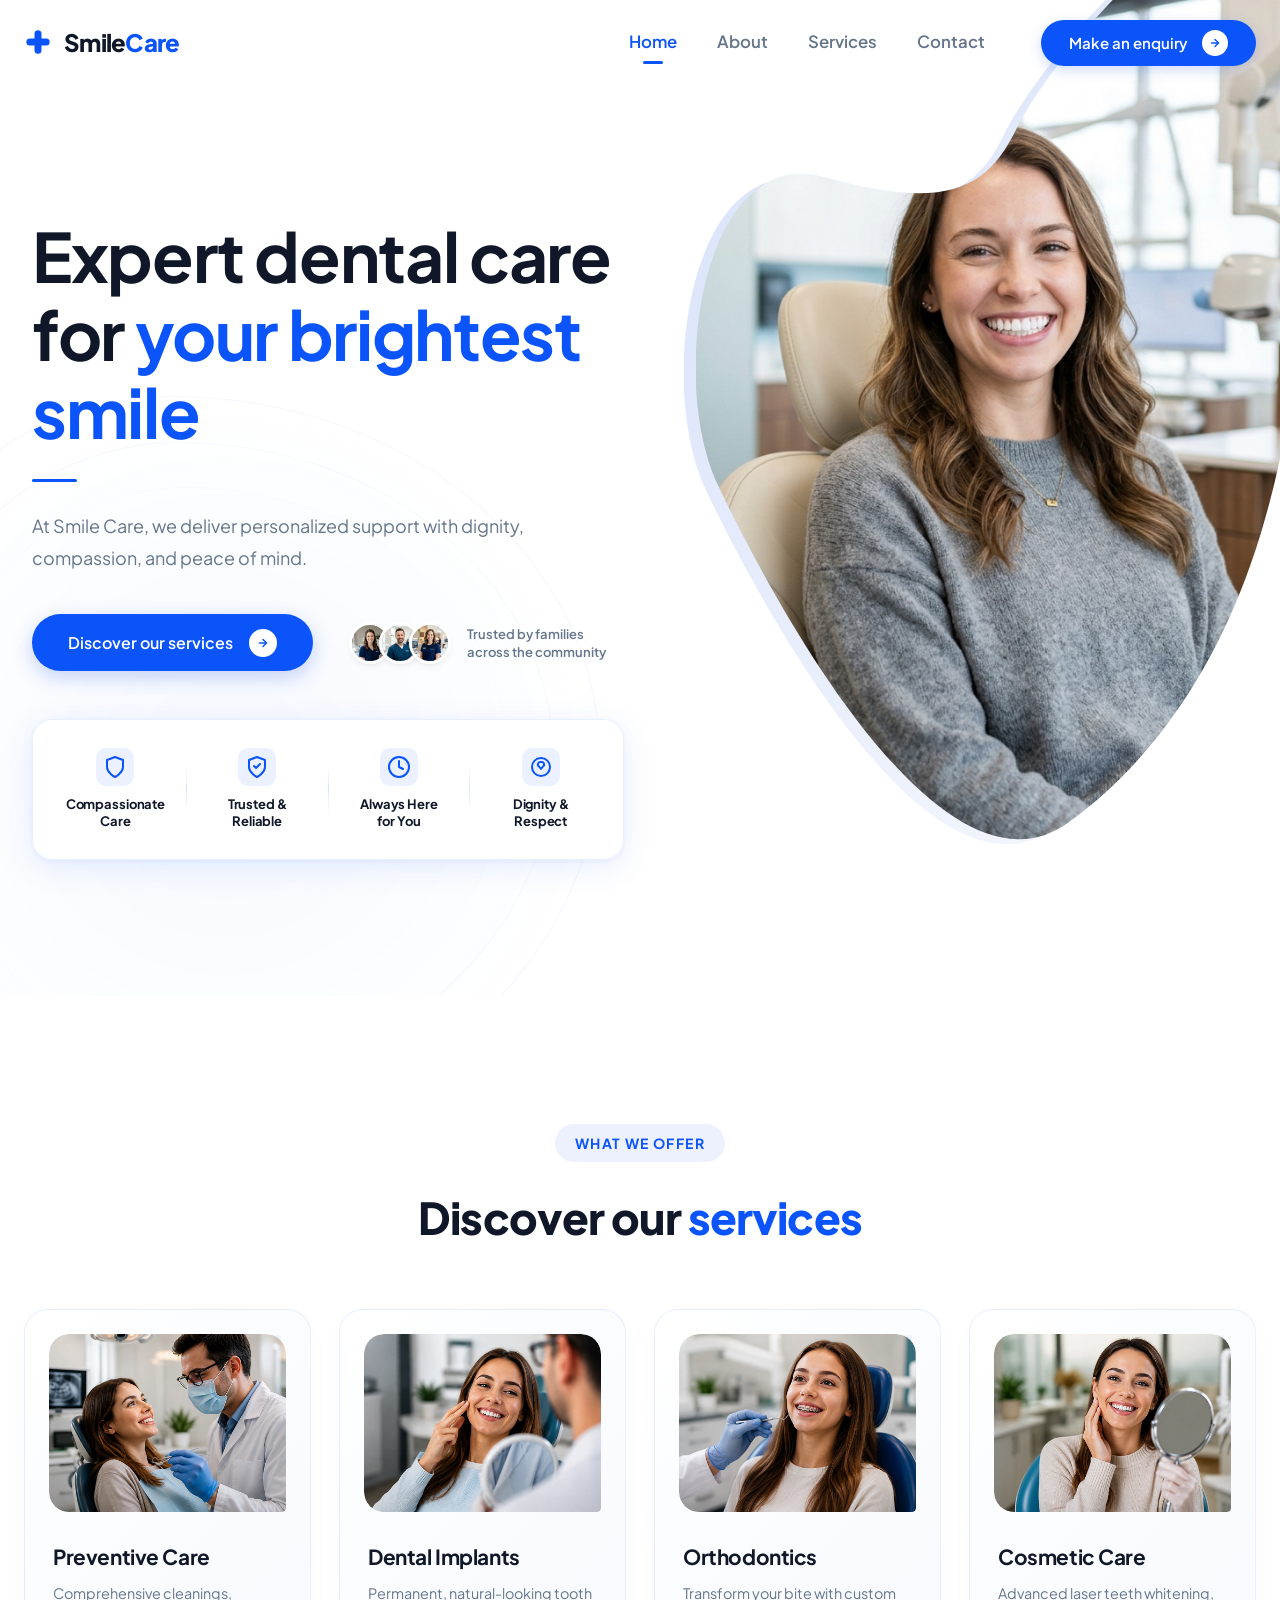
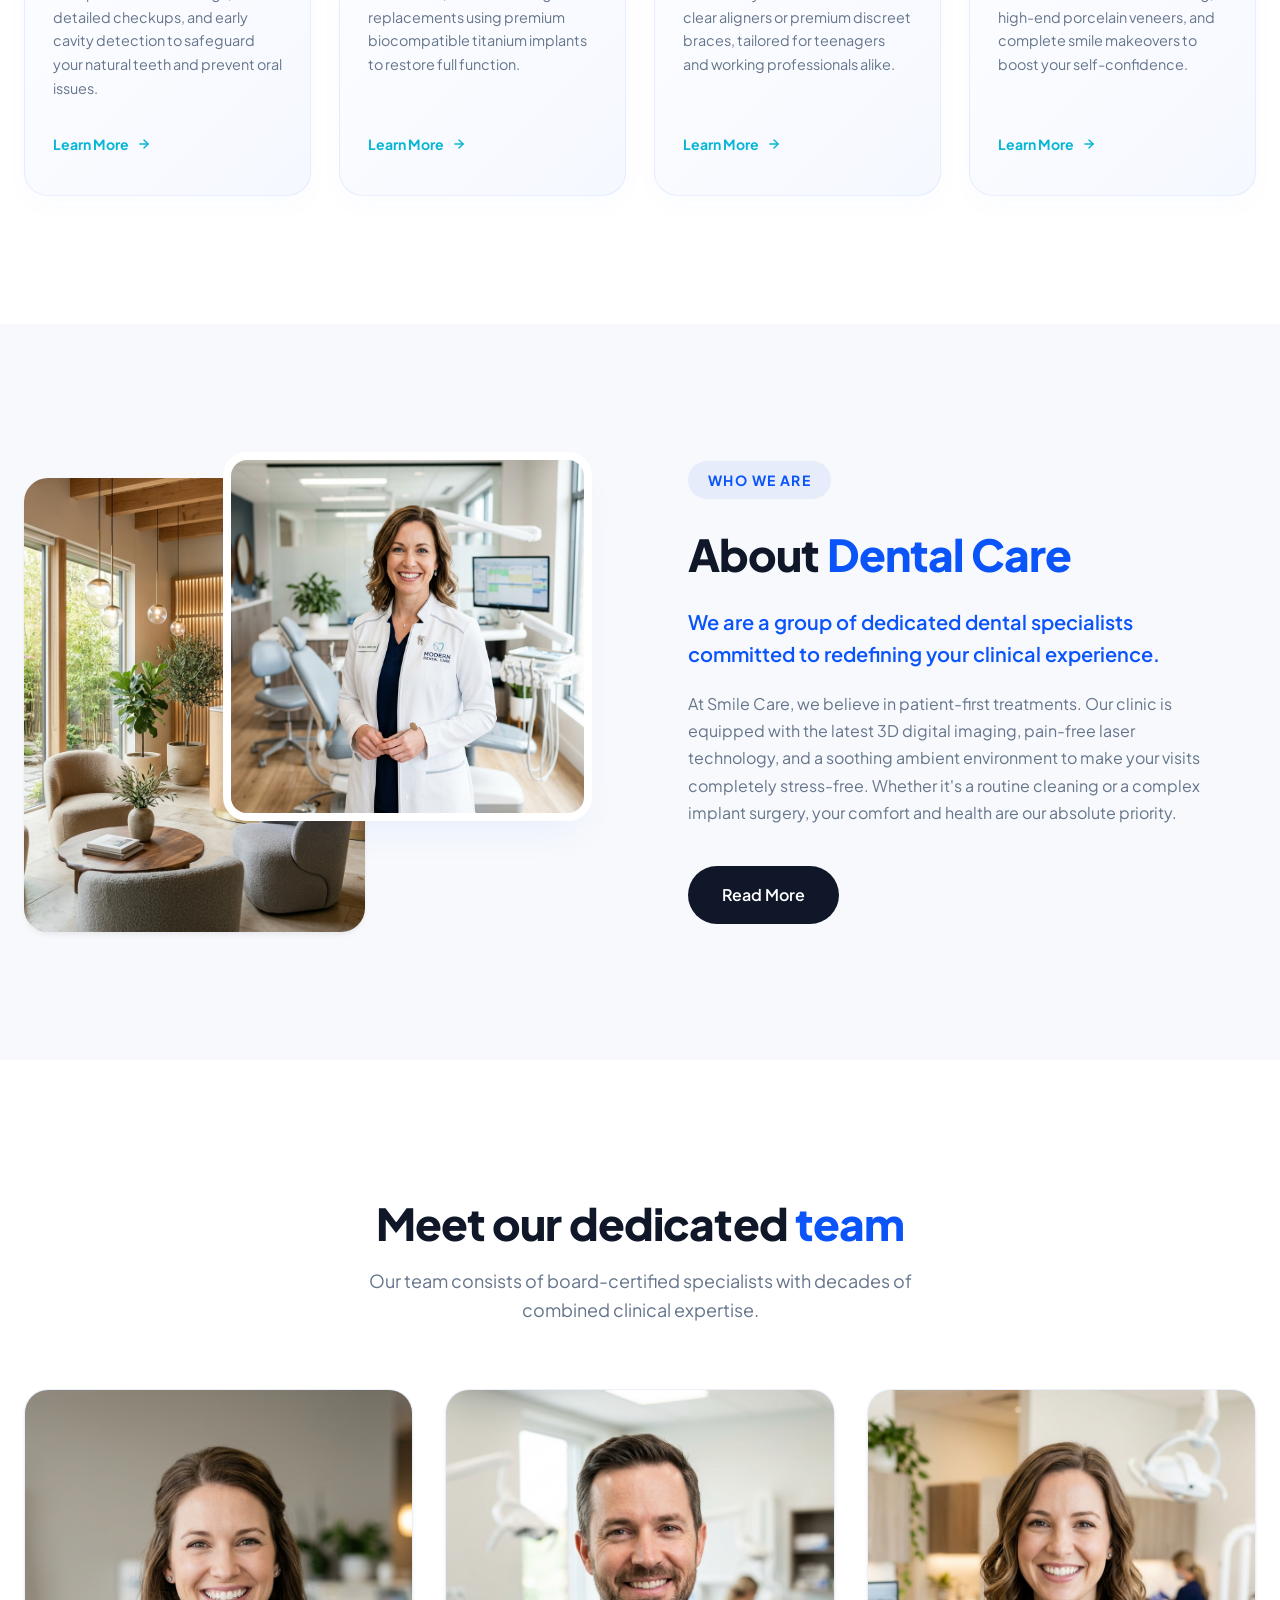
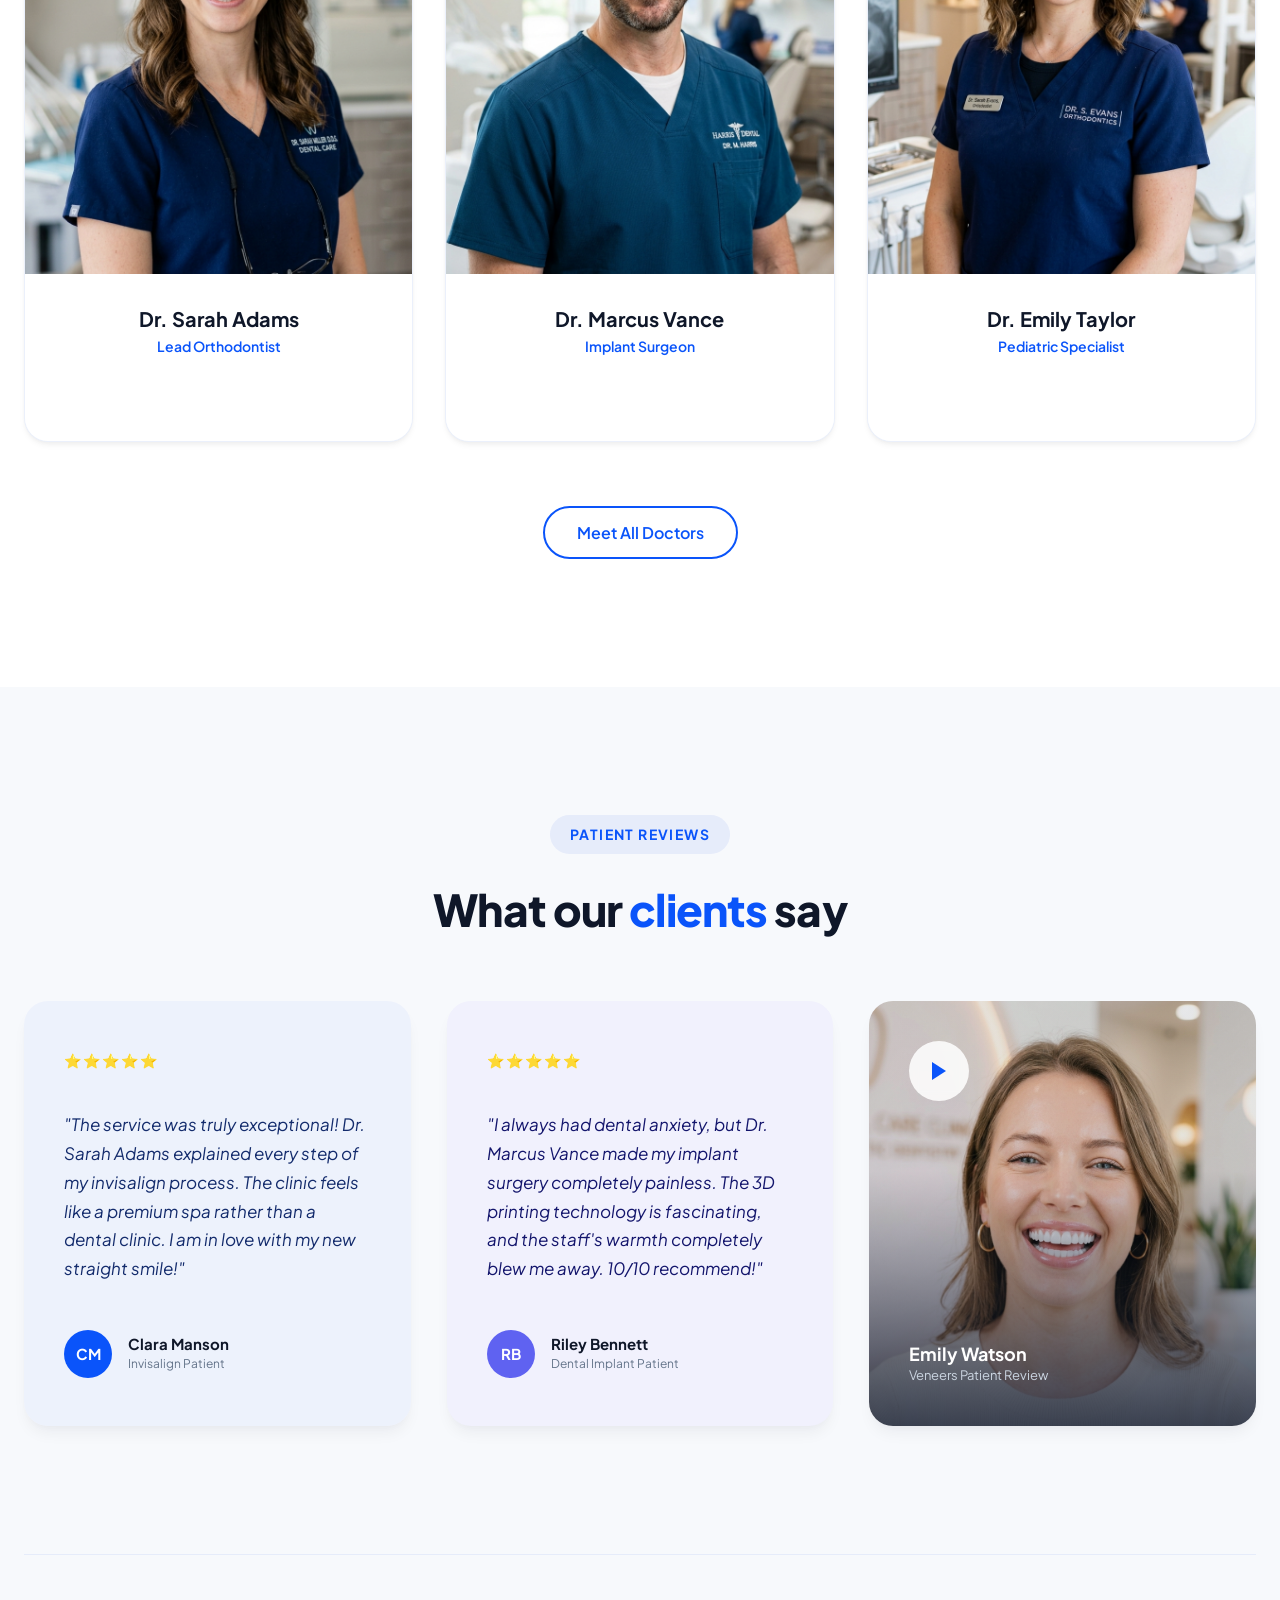
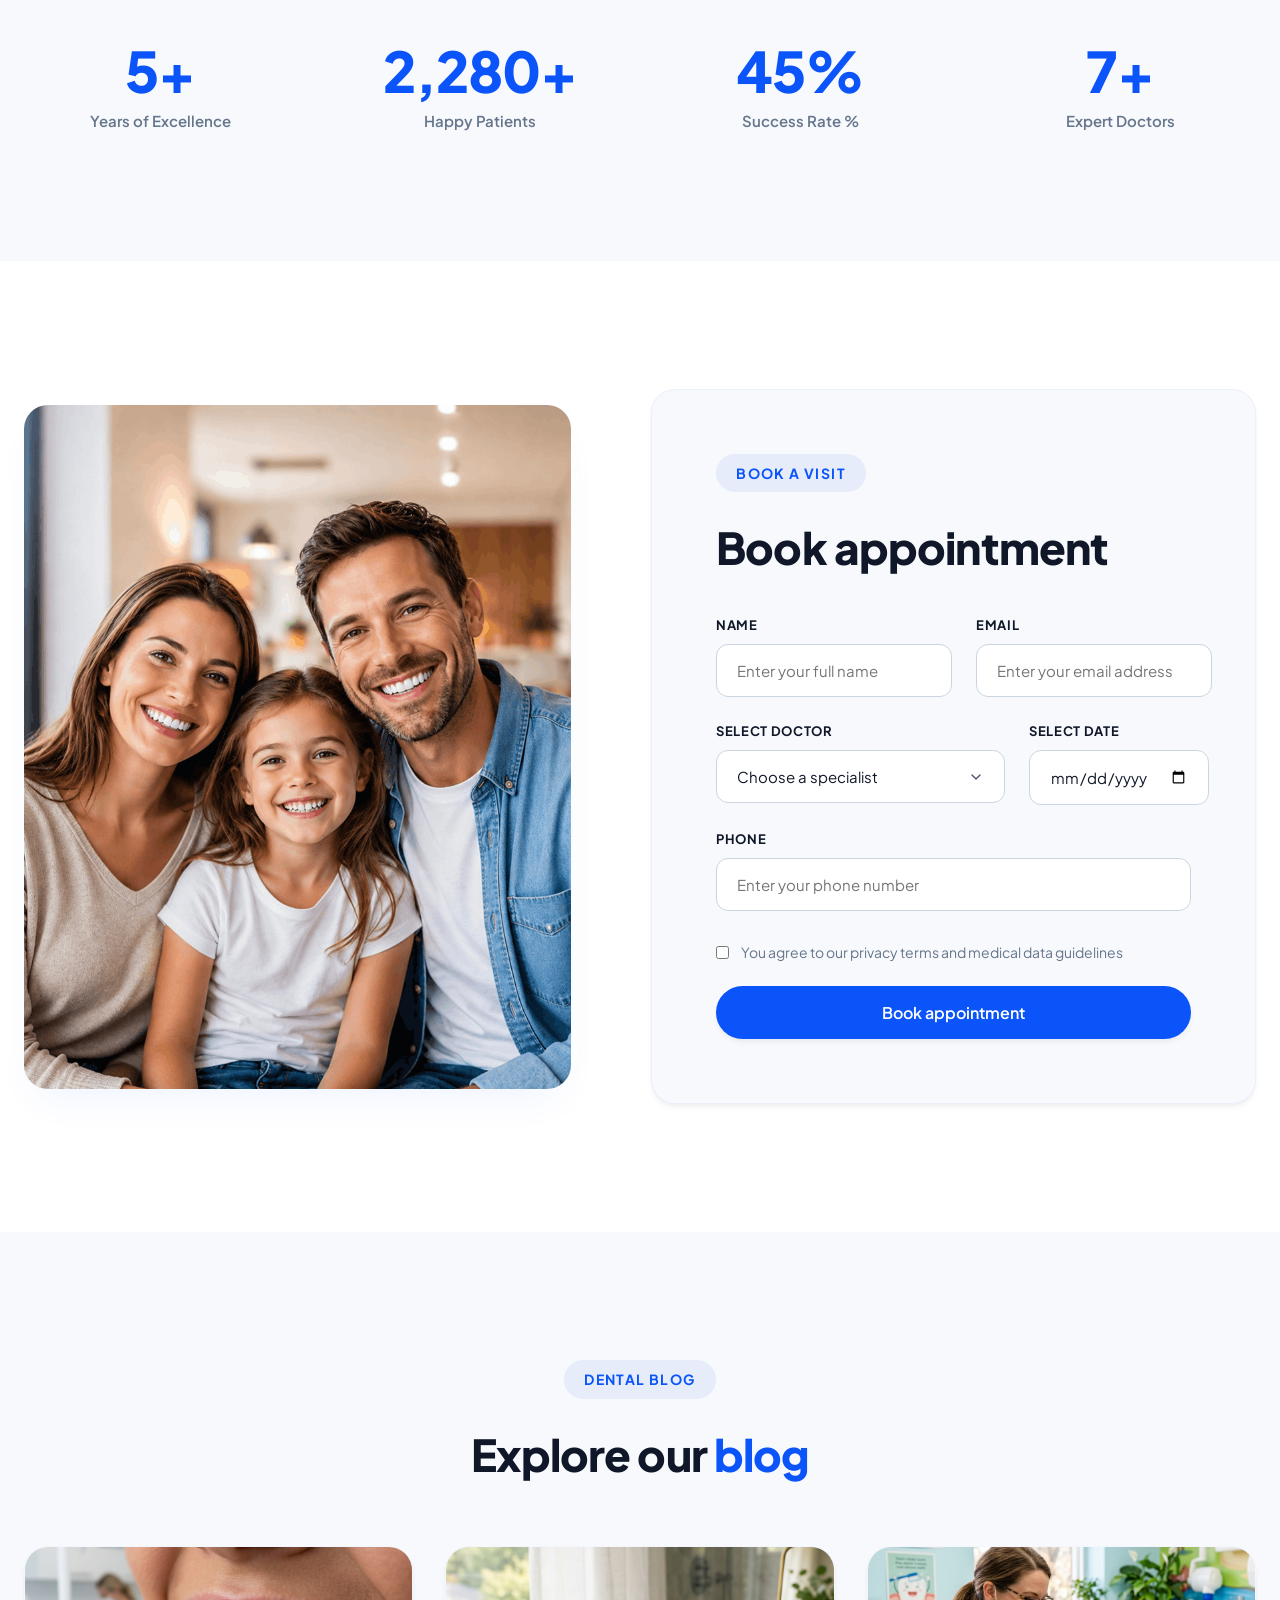
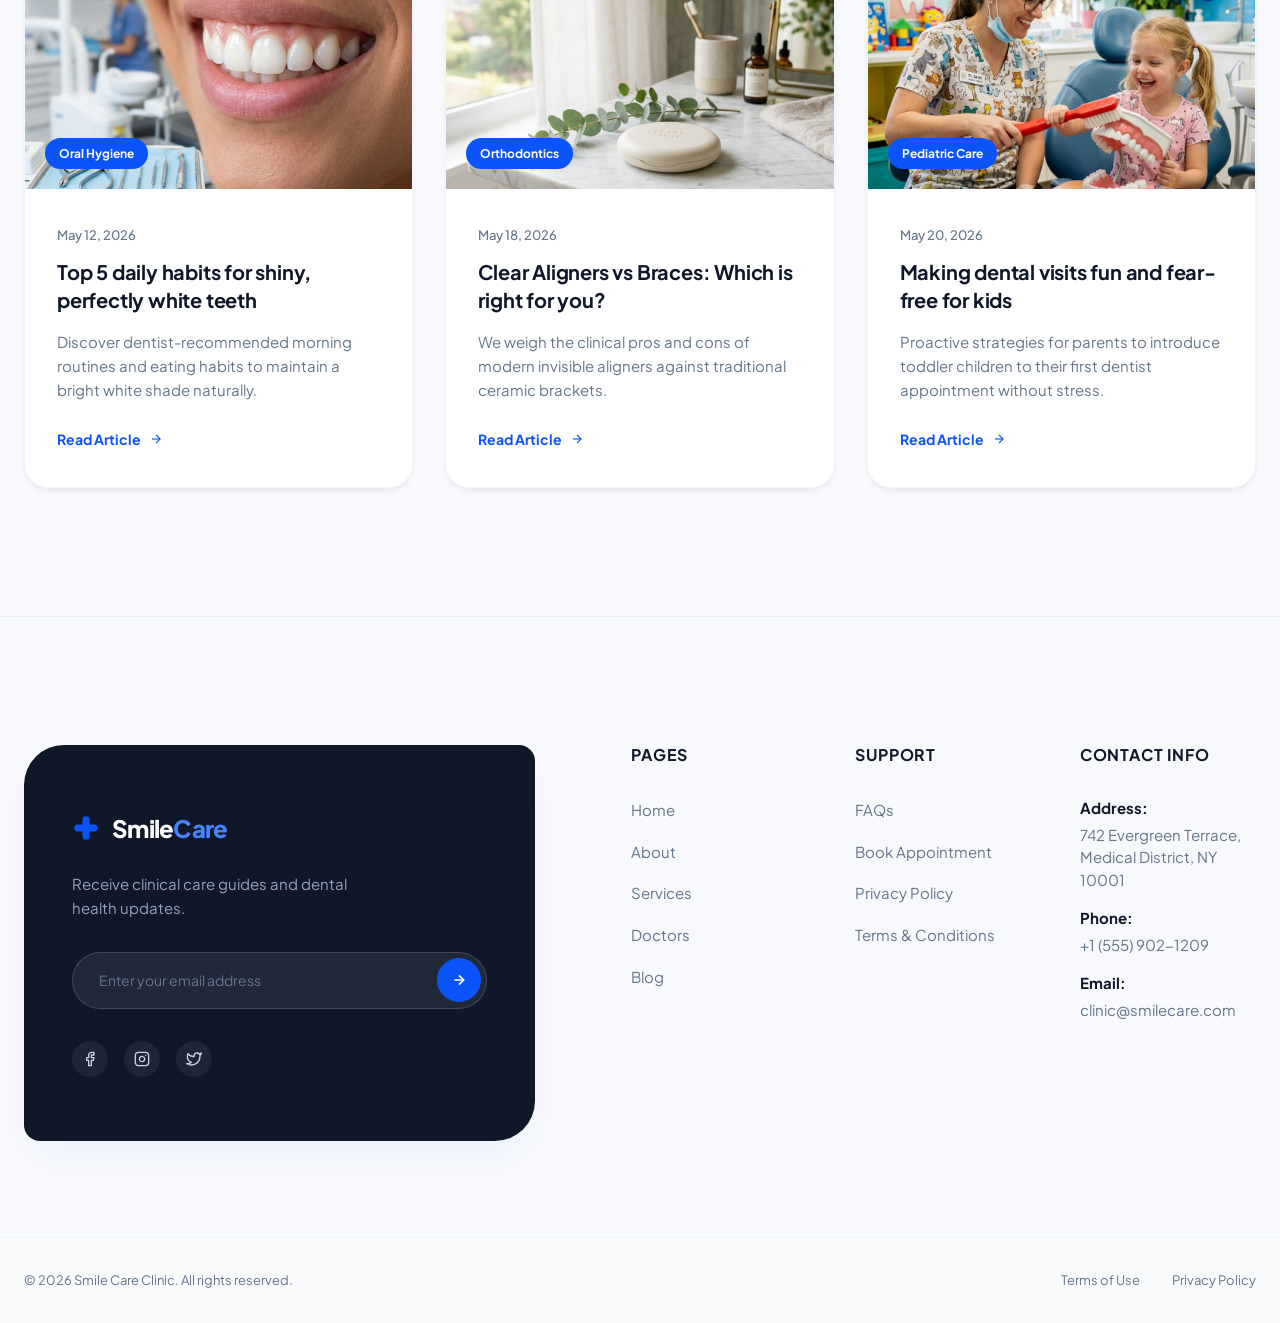
==== commit 0de829c0: "newchanges" ====
--- a/index.html
+++ b/index.html
@@ -195,43 +195,71 @@
                 <div class="services-grid">
                     <!-- Service 1: Preventive Care -->
                     <div class="service-card card-blue" id="service-preventive">
-                        <div class="service-img-wrapper ">
+                        <div class="service-img-wrapper">
                             <img src="assets/images/preventivecare.jpg" alt="Preventive Care">
                         </div>
 
                         <h3>Preventive Care</h3>
-                        <p>Comprehensive cleanings, detailed checkups, and early cavity detection to safeguard your
-                            natural teeth and prevent oral issues.</p>
+                        <p>Comprehensive cleanings, detailed checkups, and early cavity detection to safeguard your natural teeth and prevent oral issues.</p>
+                        
+                        <div class="service-link">
+                            <span>Learn More</span>
+                            <svg width="14" height="14" viewBox="0 0 24 24" fill="none" stroke="currentColor" stroke-width="2.5" stroke-linecap="round" stroke-linejoin="round">
+                                <line x1="5" y1="12" x2="19" y2="12"></line>
+                                <polyline points="12 5 19 12 12 19"></polyline>
+                            </svg>
+                        </div>
                     </div>
 
                     <!-- Service 2: Restorative Dentistry -->
                     <div class="service-card card-green" id="service-restorative">
-                        <div class="service-img-wrapper ">
-                            <img src="assets/images/dental-implants.jpg" alt="Preventive Care">
+                        <div class="service-img-wrapper">
+                            <img src="assets/images/dental-implants.jpg" alt="Dental Implants">
                         </div>
                         <h3>Dental Implants</h3>
-                        <p>Permanent, natural-looking tooth replacements using premium biocompatible titanium implants
-                            to restore full function.</p>
+                        <p>Permanent, natural-looking tooth replacements using premium biocompatible titanium implants to restore full function.</p>
+                        
+                        <div class="service-link">
+                            <span>Learn More</span>
+                            <svg width="14" height="14" viewBox="0 0 24 24" fill="none" stroke="currentColor" stroke-width="2.5" stroke-linecap="round" stroke-linejoin="round">
+                                <line x1="5" y1="12" x2="19" y2="12"></line>
+                                <polyline points="12 5 19 12 12 19"></polyline>
+                            </svg>
+                        </div>
                     </div>
 
                     <!-- Service 3: Orthodontics & Aligners -->
                     <div class="service-card card-cyan" id="service-orthodontics">
-                        <div class="service-img-wrapper ">
-                            <img src="assets/images/orthodontics.jpg" alt="Preventive Care">
+                        <div class="service-img-wrapper">
+                            <img src="assets/images/orthodontics.jpg" alt="Orthodontics">
                         </div>
                         <h3>Orthodontics</h3>
-                        <p>Transform your bite with custom clear aligners or premium discreet braces, tailored for
-                            teenagers and working professionals alike.</p>
+                        <p>Transform your bite with custom clear aligners or premium discreet braces, tailored for teenagers and working professionals alike.</p>
+                        
+                        <div class="service-link">
+                            <span>Learn More</span>
+                            <svg width="14" height="14" viewBox="0 0 24 24" fill="none" stroke="currentColor" stroke-width="2.5" stroke-linecap="round" stroke-linejoin="round">
+                                <line x1="5" y1="12" x2="19" y2="12"></line>
+                                <polyline points="12 5 19 12 12 19"></polyline>
+                            </svg>
+                        </div>
                     </div>
 
                     <!-- Service 4: Cosmetic Dentistry -->
                     <div class="service-card card-slate" id="service-cosmetic">
-                        <div class="service-img-wrapper ">
-                            <img src="assets/images/cosmoticcaare.jpg" alt="Preventive Care">
+                        <div class="service-img-wrapper">
+                            <img src="assets/images/cosmoticcaare.jpg" alt="Cosmetic Care">
                         </div>
                         <h3>Cosmetic Care</h3>
-                        <p>Advanced laser teeth whitening, high-end porcelain veneers, and complete smile makeovers to
-                            boost your self-confidence.</p>
+                        <p>Advanced laser teeth whitening, high-end porcelain veneers, and complete smile makeovers to boost your self-confidence.</p>
+                        
+                        <div class="service-link">
+                            <span>Learn More</span>
+                            <svg width="14" height="14" viewBox="0 0 24 24" fill="none" stroke="currentColor" stroke-width="2.5" stroke-linecap="round" stroke-linejoin="round">
+                                <line x1="5" y1="12" x2="19" y2="12"></line>
+                                <polyline points="12 5 19 12 12 19"></polyline>
+                            </svg>
+                        </div>
                     </div>
                 </div>
             </div>
@@ -642,12 +670,14 @@
             <!-- Left Newsletter Panel (styled as the unique asymmetric card in the image) -->
             <div class="footer-card" id="footer-newsletter-card">
                 <div class="logo logo-footer">
-                    <svg width="28" height="28" viewBox="0 0 24 24" fill="none" xmlns="http://www.w3.org/2000/svg">
-                        <path
-                            d="M12 2C10.5 2 9 3.5 9 5C9 7.5 7 9.5 5 9.5C3.5 9.5 2 11 2 12.5C2 17.5 7 22 12 22C17 22 22 17.5 22 12.5C22 11 20.5 9.5 19 9.5C17 9.5 15 7.5 15 5C15 3.5 13.5 2 12 2Z"
-                            fill="#FFFFFF" />
-                    </svg>
-                    <span class="logo-text">Dental<span>Care</span></span>
+                               <a href="#" class="logo" id="brand-logo">
+                <svg width="28" height="28" viewBox="0 0 24 24" fill="none" xmlns="http://www.w3.org/2000/svg"
+                    class="logo-icon">
+                    <rect x="9" y="2" width="6" height="20" rx="3" fill="#0a54fa" />
+                    <rect x="2" y="9" width="20" height="6" rx="3" fill="#0a54fa" />
+                </svg>
+                <span class="logo-text">Smile<span>Care</span></span>
+            </a>
                 </div>
                 <p class="footer-card-tagline">Receive clinical care guides and dental health updates.</p>
                 <form class="newsletter-form" id="newsletter-form">
--- a/style.css
+++ b/style.css
@@ -820,77 +820,157 @@
 .services-grid {
     display: grid;
     grid-template-columns: repeat(4, 1fr);
-    gap: 1.5rem;
+    gap: 1.75rem;
+}
+
+
+/* Card Theme Variables for Exquisite Branding */
+.card-blue {
+    --card-accent: var(--color-primary);
+    --card-accent-rgb: 10, 84, 250;
+    --card-bg-gradient: linear-gradient(135deg, #ffffff 0%, #f5f8ff 100%);
+    --service-index: "01";
+}
+
+.card-green {
+    --card-accent: var(--color-primary);
+    --card-accent-rgb: 10, 84, 250;
+    --card-bg-gradient: linear-gradient(135deg, #ffffff 0%, #f5f8ff 100%);
+    --service-index: "02";
+}
+
+.card-cyan {
+    --card-accent: var(--color-primary);
+    --card-accent-rgb: 10, 84, 250;
+    --card-bg-gradient: linear-gradient(135deg, #ffffff 0%, #f5f8ff 100%);
+    --service-index: "03";
+}
+
+.card-slate {
+    --card-accent: var(--color-primary);
+    --card-accent-rgb: 10, 84, 250;
+    --card-bg-gradient: linear-gradient(135deg, #ffffff 0%, #f5f8ff 100%);
+    --service-index: "04";
 }
 
 .service-card {
-    padding: 1.25rem;
+    padding: 1.5rem;
     padding-bottom: 2.5rem;
-    border-radius: 20px;
+    border-radius: 24px;
+    background: var(--card-bg-gradient);
+    border: 1px solid rgba(var(--card-accent-rgb), 0.08);
     transition: all var(--transition-normal);
     position: relative;
     overflow: hidden;
     display: flex;
     flex-direction: column;
-}
-
+    box-shadow: 0 10px 30px rgba(var(--card-accent-rgb), 0.02);
+}
+
+/* Decorative Index Counter Layer */
+.service-card::before {
+    content: var(--service-index);
+    position: absolute;
+    top: 1rem;
+    right: 1.5rem;
+    font-size: 3.5rem;
+    font-weight: 800;
+    font-family: var(--font-heading);
+    color: rgba(var(--card-accent-rgb), 0.05);
+    line-height: 1;
+    pointer-events: none;
+    transition: all var(--transition-normal);
+}
+
+
+
+/* Asymmetric Organic Image Wrapper */
 .service-img-wrapper {
     width: 100%;
-    margin-bottom: 1.5rem;
-    overflow: hidden;
-    border-radius: 12px;
+    margin-bottom: 2rem;
+    overflow: hidden; /* Clean clipping of image hover zoom */
+    position: relative;
+    border-radius: 20px 20px 4px 20px;
+    transition: border-radius var(--transition-normal);
 }
 
 .service-img-wrapper img {
-    border-radius: 12px;
+    border-radius: 20px 20px 4px 20px;
     height: auto;
     width: 100%;
     object-fit: cover;
     aspect-ratio: 4/3;
-    transition: transform var(--transition-slow);
+    transition: transform var(--transition-slow), border-radius var(--transition-normal);
 }
 
 .service-card h3 {
-    font-size: 1.25rem;
+    font-size: 1.3rem;
     font-weight: 700;
     margin-bottom: 0.75rem;
     color: var(--bg-dark);
-    letter-spacing: -0.01em;
-    padding: 0 0.5rem;
+    letter-spacing: -0.02em;
+    padding: 0 0.25rem;
+    transition: color var(--transition-normal);
 }
 
 .service-card p {
     font-size: 0.9rem;
     color: var(--text-muted);
-    line-height: 1.6;
-    padding: 0 0.5rem;
-}
-
-/* Premium Pastel Backgrounds */
-.card-blue {
-    background-color: #f6f7fd;
-}
-
-.card-green {
-    background-color: #f0fcf6;
-}
-
-.card-cyan {
-    background-color: #f0fbfd;
-}
-
-.card-slate {
-    background-color: #f6f5fd;
-}
-
-/* Card Hover Interactions */
+    line-height: 1.65;
+    padding: 0 0.25rem;
+    margin-bottom: 2rem;
+    flex-grow: 1;
+}
+
+
+/* Premium "Learn More" Call to Action */
+.service-link {
+    display: flex;
+    align-items: center;
+    gap: 0.5rem;
+    font-size: 0.875rem;
+    font-weight: 700;
+    color: var(--color-cyan); /* Unified default color to match 3rd card */
+    padding: 0 0.25rem;
+    transition: all var(--transition-normal);
+}
+
+.service-link svg {
+    transition: transform var(--transition-normal);
+}
+
+/* Hover Interactions */
 .service-card:hover {
-    transform: translateY(-8px);
-    box-shadow: 0 20px 40px -15px rgba(0, 0, 0, 0.05);
-}
-
-.service-card:hover img {
-    transform: scale(1.05);
+    transform: translateY(-10px);
+    border-color: rgba(var(--card-accent-rgb), 0.25);
+    box-shadow: 0 20px 40px -15px rgba(var(--card-accent-rgb), 0.12);
+}
+
+.service-card:hover::before {
+    color: rgba(var(--card-accent-rgb), 0.08);
+    transform: translateY(-4px);
+}
+
+.service-card:hover .service-img-wrapper,
+.service-card:hover .service-img-wrapper img {
+    border-radius: 20px 4px 20px 20px;
+}
+
+.service-card:hover .service-img-wrapper img {
+    transform: scale(1.04);
+}
+
+.service-card:hover h3 {
+    color: var(--card-accent);
+}
+
+.service-card:hover .service-link {
+    color: var(--bg-dark);
+    gap: 0.75rem;
+}
+
+.service-card:hover .service-link svg {
+    transform: translateX(4px);
 }
 
 /* --------------------------------------------------------------------------
